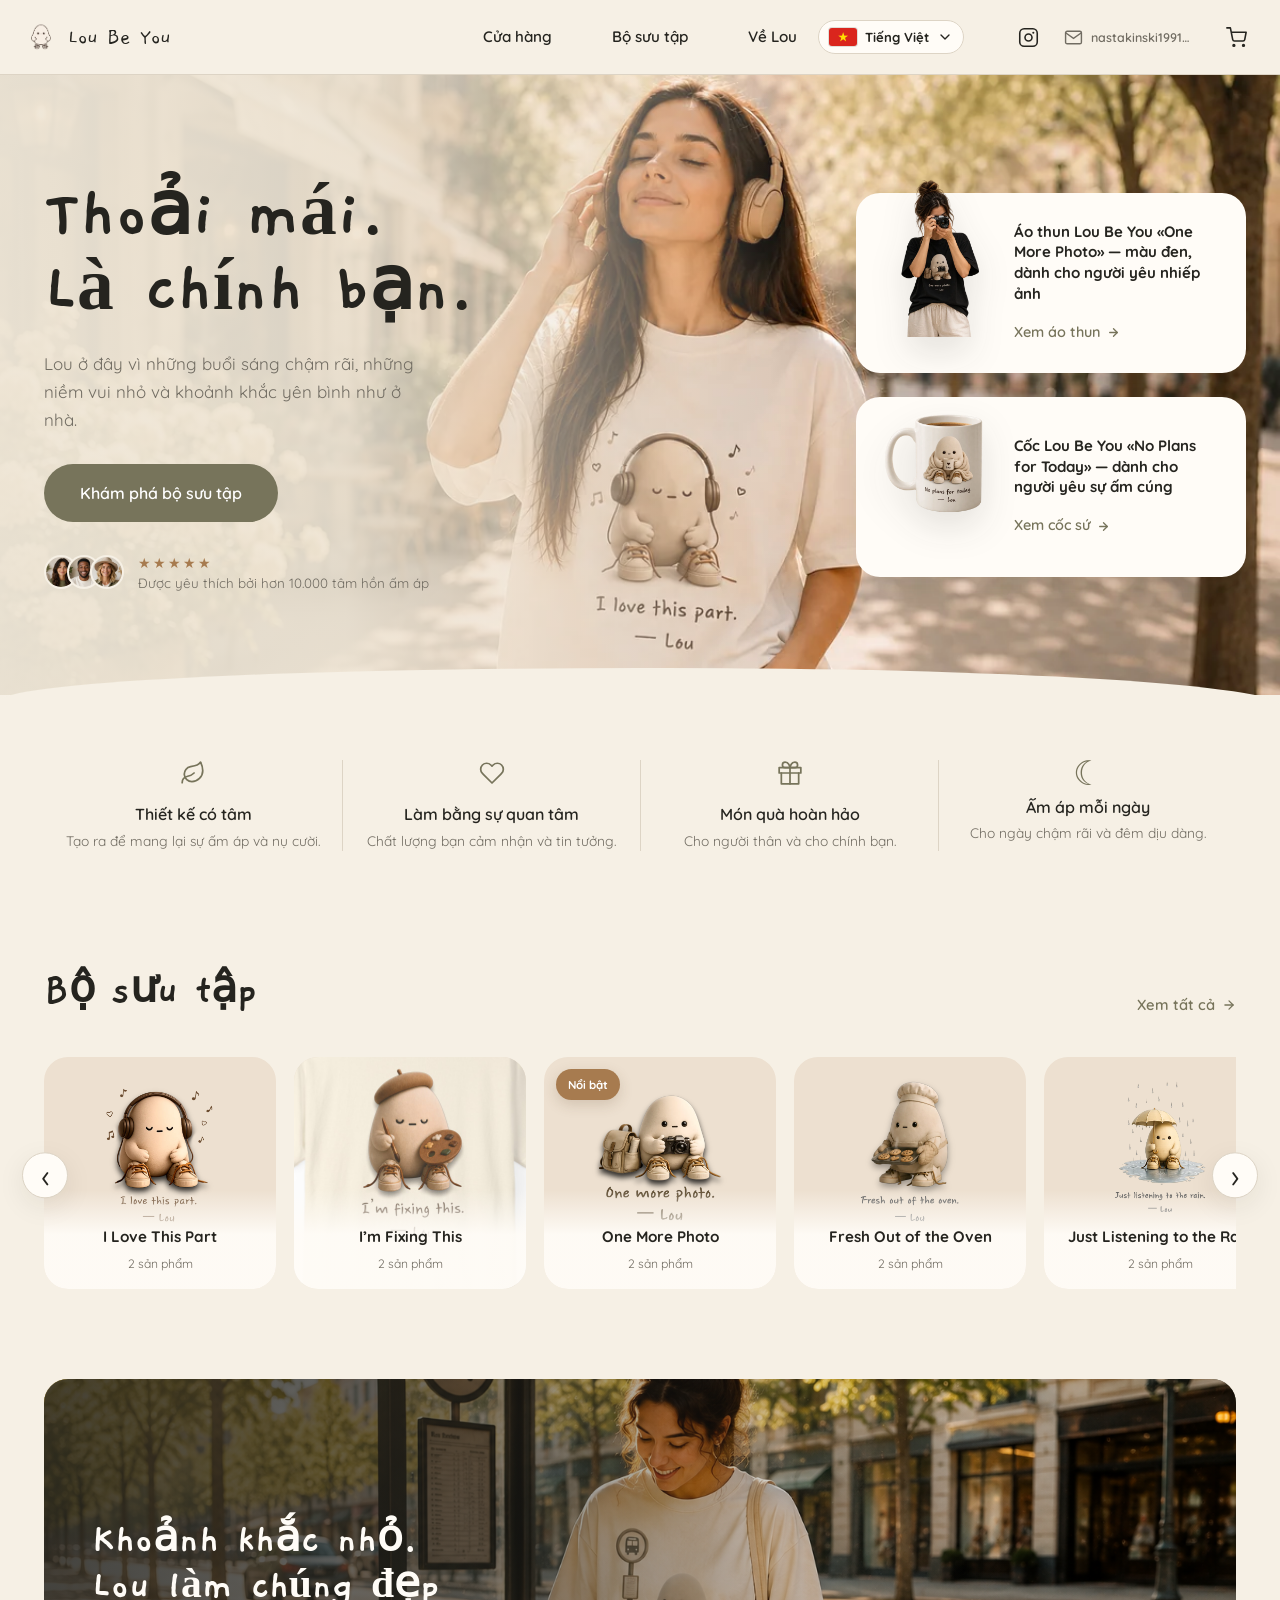
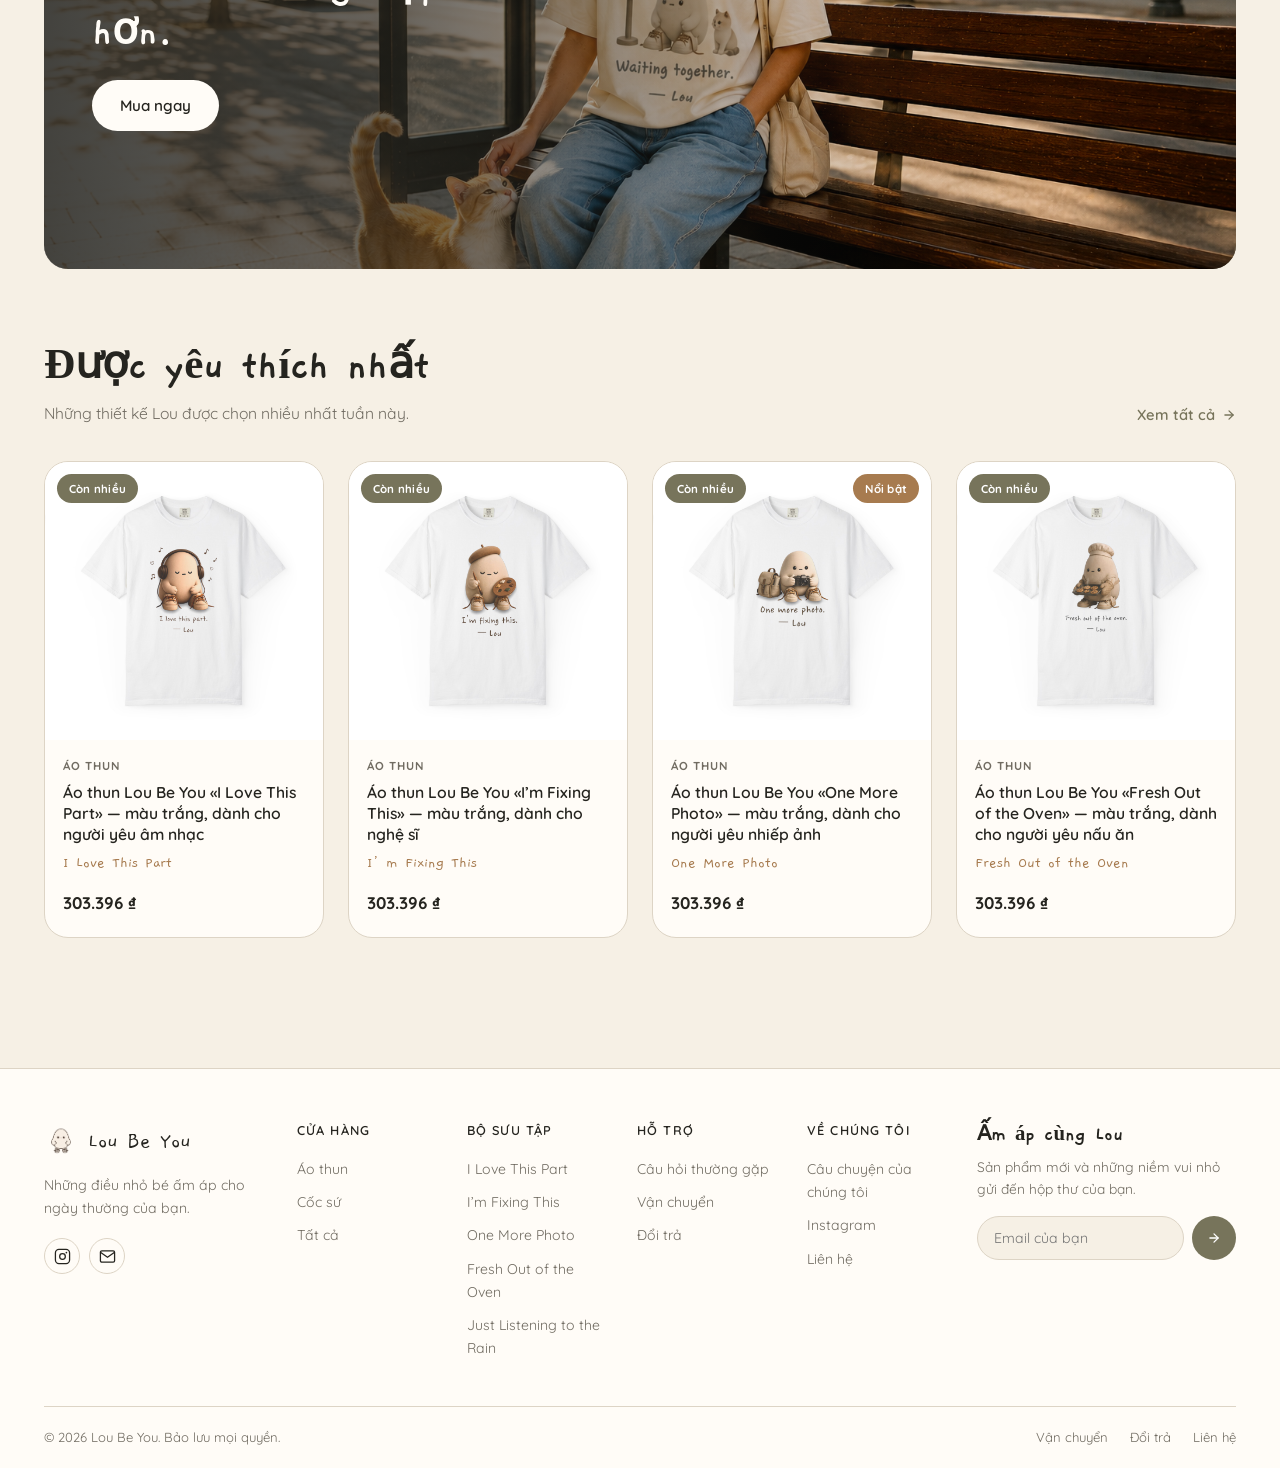
==== index.html @ 611957a9 "first" ====
<!DOCTYPE html>
<html lang="vi">
<head>
<meta charset="UTF-8">
<meta name="viewport" content="width=device-width, initial-scale=1">
<title>Lou Be You — Be cozy. Be you.</title>
<meta name="description" content="Áo thun và cốc sứ Lou cho những buổi sáng chậm rãi và khoảnh khắc yên bình.">
<link rel="icon" href="assets/img/lou-logo.webp">
<link rel="preconnect" href="https://fonts.googleapis.com">
<link rel="preconnect" href="https://fonts.gstatic.com" crossorigin>
<link href="https://fonts.googleapis.com/css2?family=Quicksand:wght@400;500;600;700&family=Gaegu:wght@400;700&display=swap" rel="stylesheet">
<link rel="stylesheet" href="assets/css/style.css">
</head>
<body data-page="home">

<div data-header></div>

<!-- ГЕРОЙ -->
<section class="hero">
  <div class="hero-bg">
    <div class="hero-photo"></div>
    <div class="wrap">
      <div class="hero-content">
        <h1 class="hero-title">
          <span data-i18n="hero.title1">Be cozy.</span>
          <span data-i18n="hero.title2">Be you.</span>
        </h1>
        <p class="hero-text" data-i18n="hero.text">Lou is here for slow mornings, little joys and quiet moments that feel like home.</p>
        <a href="shop.html" class="btn btn-primary btn-lg" data-i18n="hero.cta">Explore collection</a>
        <div class="hero-proof">
          <div class="avatars">
            <i></i><i></i><i></i>
          </div>
          <div>
            <div class="stars">★★★★★</div>
            <div class="proof-text" data-i18n="hero.loved">Loved by 10,000+ cozy souls</div>
          </div>
        </div>
      </div>
    </div>

    <div class="hero-cards">
      <a class="hero-card" href="product.html?id=photo&amp;color=black">
        <div class="hero-card-img"><img src="assets/img/mockup-tshirt-black.webp" alt=""></div>
        <div>
          <h3 data-hero-product="photo">Lou Be You «One More Photo»</h3>
          <span class="link-arrow">
            <span data-i18n="hero.card1.cta">Shop t-shirts</span>
            <svg width="13" height="13" viewBox="0 0 24 24" fill="none" stroke="currentColor" stroke-width="2.4" stroke-linecap="round" stroke-linejoin="round"><line x1="5" y1="12" x2="19" y2="12"/><polyline points="12 5 19 12 12 19"/></svg>
          </span>
        </div>
      </a>
      <a class="hero-card" href="product.html?id=mug_noplans">
        <div class="hero-card-img"><img src="assets/img/mockup-mug-noplans.webp" alt=""></div>
        <div>
          <h3 data-hero-product="mug_noplans">Lou Be You «No Plans for Today»</h3>
          <span class="link-arrow">
            <span data-i18n="hero.card2.cta">Shop mugs</span>
            <svg width="13" height="13" viewBox="0 0 24 24" fill="none" stroke="currentColor" stroke-width="2.4" stroke-linecap="round" stroke-linejoin="round"><line x1="5" y1="12" x2="19" y2="12"/><polyline points="12 5 19 12 12 19"/></svg>
          </span>
        </div>
      </a>
    </div>
  </div>
  <div class="torn-edge"></div>
</section>

<!-- ПРЕИМУЩЕСТВА -->
<section class="usp">
  <div class="wrap">
    <div class="usp-grid" data-usp></div>
  </div>
</section>

<!-- КОЛЛЕКЦИИ -->
<section class="section">
  <div class="wrap">
    <div class="section-head">
      <h2 class="section-title" data-i18n="home.collections">Collections</h2>
      <a href="collections.html" class="link-arrow">
        <span data-i18n="home.viewAll">View all</span>
        <svg width="14" height="14" viewBox="0 0 24 24" fill="none" stroke="currentColor" stroke-width="2.2" stroke-linecap="round" stroke-linejoin="round"><line x1="5" y1="12" x2="19" y2="12"/><polyline points="12 5 19 12 12 19"/></svg>
      </a>
    </div>
    <div class="collection-carousel">
      <button class="carousel-btn carousel-prev" data-carousel-prev aria-label="Previous collections">‹</button>
      <div class="coll-row" data-collections tabindex="0"></div>
      <button class="carousel-btn carousel-next" data-carousel-next aria-label="Next collections">›</button>
    </div>
  </div>
</section>

<!-- БАННЕР -->
<section class="section" style="padding-top:12px">
  <div class="wrap">
    <div class="banner">
      <div class="banner-photo"></div>
      <div class="banner-content">
        <h2>
          <span data-i18n="home.banner1">Little moments.</span><br>
          <span data-i18n="home.banner2">Lou makes them even better.</span>
        </h2>
        <a href="shop.html" class="btn" data-i18n="home.bannerCta">Shop now</a>
      </div>
    </div>
  </div>
</section>

<!-- ХИТЫ -->
<section class="section" style="padding-top:12px">
  <div class="wrap">
    <div class="section-head">
      <div>
        <h2 class="section-title" data-i18n="home.bestsellers">Most loved</h2>
        <p class="section-sub" data-i18n="home.bestsellersText">The Lou designs people are choosing this week.</p>
      </div>
      <a href="shop.html" class="link-arrow">
        <span data-i18n="home.viewAll">View all</span>
        <svg width="14" height="14" viewBox="0 0 24 24" fill="none" stroke="currentColor" stroke-width="2.2" stroke-linecap="round" stroke-linejoin="round"><line x1="5" y1="12" x2="19" y2="12"/><polyline points="12 5 19 12 12 19"/></svg>
      </a>
    </div>
    <div class="products" data-bestsellers></div>
  </div>
</section>

<div data-footer></div>

<script src="assets/js/config.js"></script>
<script src="assets/js/i18n.js"></script>
<script src="assets/js/products.js"></script>
<script src="assets/js/app.js"></script>
<script>
(function () {
  function renderUsp() {
    const box = document.querySelector("[data-usp]");
    const items = [
      ["leaf", "usp.1"], ["heart", "usp.2"], ["gift", "usp.3"], ["moon", "usp.4"]
    ];
    box.innerHTML = items.map(function (i) {
      return '<div class="usp-item">' + LOU.icons[i[0]] +
        "<h3>" + LOU.t(i[1] + ".title") + "</h3>" +
        "<p>" + LOU.t(i[1] + ".text") + "</p></div>";
    }).join("");
  }

  function renderCollections() {
    const box = document.querySelector("[data-collections]");
    box.innerHTML = LOU.collections.map(function (c) {
      const n = LOU.products.filter(function (p) { return p.collection === c.id; }).length;
      return '<a class="coll-card" href="collections.html?c=' + encodeURIComponent(c.id) + '">' +
        (c.hit ? '<span class="coll-hit">' + (LOU.getLang() === "vi" ? "Nổi bật" : LOU.getLang() === "ru" ? "Хит" : "Bestseller") + '</span>' : '') +
        '<img src="' + c.image + '" alt="' + LOU.pick(c) + '" loading="lazy">' +
        '<div class="coll-card-label"><strong>' + LOU.pick(c) + "</strong>" +
        "<small>" + n + " " + LOU.t("collections.items") + "</small></div></a>";
    }).join("");
  }

  function bindCarousel() {
    const track = document.querySelector("[data-collections]");
    const step = function () { return Math.max(240, track.clientWidth * .72); };
    document.querySelector("[data-carousel-prev]").onclick = function () {
      track.scrollBy({ left: -step(), behavior: "smooth" });
    };
    document.querySelector("[data-carousel-next]").onclick = function () {
      track.scrollBy({ left: step(), behavior: "smooth" });
    };
  }

  function renderBest() {
    const best = LOU.products.slice().sort(function (a, b) {
      return (b.stock || 0) - (a.stock || 0);
    }).slice(0, 4);
    LOU.renderGrid(document.querySelector("[data-bestsellers]"), best);
  }

  function renderHeroProducts() {
    const photo = LOU.products.find(function (p) { return p.id === "photo"; });
    const mug = LOU.products.find(function (p) { return p.id === "mug_noplans"; });
    const photoTitle = document.querySelector('[data-hero-product="photo"]');
    const mugTitle = document.querySelector('[data-hero-product="mug_noplans"]');
    if (photo && photoTitle) photoTitle.textContent = LOU.pick((photo.namesByColor && photo.namesByColor.black) || photo.name);
    if (mug && mugTitle) mugTitle.textContent = LOU.pick(mug.name);
  }

  function renderAll() { renderUsp(); renderCollections(); renderBest(); renderHeroProducts(); bindCarousel(); }

  document.addEventListener("products:ready", renderAll);
  document.addEventListener("lang:change", renderAll);
})();
</script>
</body>
</html>
---- assets/css/style.css ----
/* ============================================================
   LOU BE YOU — стили
   ============================================================ */

/* --- Шрифт Yoon SunShower -----------------------------------
   Положи файл шрифта в assets/fonts/ и он подхватится сам.
   Поддерживаются .woff2 / .woff / .otf / .ttf
   Пока файла нет — используется запасной рукописный шрифт. */
@font-face {
  font-family: "Yoon SunShower";
  src: url("../fonts/YoonSunShower.woff2") format("woff2"),
       url("../fonts/YoonSunShower.woff")  format("woff"),
       url("../fonts/YoonSunShower.otf")   format("opentype"),
       url("../fonts/YoonSunShower.ttf")   format("truetype");
  font-weight: normal;
  font-style: normal;
  font-display: swap;
}

:root {
  /* Палитра */
  --ivory:        #F6F0E5;
  --white-soft:   #FFFCF7;
  --moss:         #77745B;
  --moss-dark:    #5D5B46;
  --ink:          #25241F;
  --ink-soft:     #716C62;
  --border:       #DDD4C5;
  --caramel:      #A77B4F;

  --caramel-soft: #EDE0D0;
  --moss-tint:    #EFEDE4;
  --shadow-sm: 0 2px 10px rgba(37,36,31,.05);
  --shadow-md: 0 8px 28px rgba(37,36,31,.08);
  --shadow-lg: 0 20px 60px rgba(37,36,31,.14);

  /* Типографика */
  --font-display: "Yoon SunShower", "Gaegu", "Comic Sans MS", cursive;
  --font-body: "Quicksand", -apple-system, BlinkMacSystemFont, "Segoe UI", sans-serif;

  --r-sm: 10px;
  --r-md: 16px;
  --r-lg: 24px;
  --r-pill: 999px;

  --wrap: 1240px;
  --header-h: 74px;
}

*, *::before, *::after { box-sizing: border-box; }

html { scroll-behavior: smooth; }
@media (prefers-reduced-motion: reduce) {
  html { scroll-behavior: auto; }
  *, *::before, *::after {
    animation-duration: .01ms !important;
    transition-duration: .01ms !important;
  }
}

body {
  margin: 0;
  font-family: var(--font-body);
  font-size: 16px;
  line-height: 1.65;
  color: var(--ink);
  background: var(--ivory);
  -webkit-font-smoothing: antialiased;
}

img { max-width: 100%; display: block; }
a { color: inherit; text-decoration: none; }
button { font-family: inherit; cursor: pointer; border: none; background: none; color: inherit; }
input, select, textarea { font-family: inherit; font-size: 1rem; }

:focus-visible {
  outline: 2px solid var(--caramel);
  outline-offset: 3px;
  border-radius: 4px;
}

.wrap { width: 100%; max-width: var(--wrap); margin: 0 auto; padding: 0 24px; }
.sr-only {
  position: absolute; width: 1px; height: 1px; padding: 0; margin: -1px;
  overflow: hidden; clip: rect(0 0 0 0); white-space: nowrap; border: 0;
}

h1, h2, h3, h4 { margin: 0; line-height: 1.2; font-weight: 600; }

.display {
  font-family: var(--font-display);
  font-weight: normal;
  letter-spacing: .01em;
}

/* ============================================================
   КНОПКИ
   ============================================================ */
.btn {
  display: inline-flex; align-items: center; justify-content: center; gap: 8px;
  padding: 13px 28px;
  border-radius: var(--r-pill);
  font-weight: 600; font-size: .95rem;
  transition: background .2s, color .2s, transform .15s, box-shadow .2s;
  text-align: center;
}
.btn-primary { background: var(--moss); color: #fff; }
.btn-primary:hover { background: var(--moss-dark); transform: translateY(-1px); box-shadow: var(--shadow-md); }
.btn-outline { border: 1.5px solid var(--border); background: var(--white-soft); color: var(--ink); }
.btn-outline:hover { border-color: var(--moss); background: var(--moss-tint); }
.btn-caramel { background: var(--caramel); color: #fff; }
.btn-caramel:hover { background: #916A43; transform: translateY(-1px); }
.btn-block { width: 100%; }
.btn-lg { padding: 16px 36px; font-size: 1rem; }
.btn:disabled { opacity: .45; cursor: not-allowed; transform: none; }

.link-arrow {
  display: inline-flex; align-items: center; gap: 7px;
  font-weight: 600; font-size: .92rem; color: var(--moss);
}
.link-arrow svg { transition: transform .2s; }
.link-arrow:hover svg { transform: translateX(4px); }

/* ============================================================
   ШАПКА
   ============================================================ */
.header {
  position: sticky; top: 0; z-index: 100;
  background: rgba(246,240,229,.92);
  backdrop-filter: blur(12px);
  border-bottom: 1px solid var(--border);
}
.header-inner {
  height: var(--header-h); position: relative;
  display: flex; align-items: center; gap: 20px;
}
.header .wrap { max-width: 1420px; }
.logo { display: flex; align-items: center; gap: 10px; flex-shrink: 0; }
.logo img { width: 34px; height: 34px; object-fit: contain; }
.logo span { font-family: var(--font-display); font-size: 1.4rem; color: var(--ink); }

.nav {
  display: flex; gap: 60px; margin-left: 0;
  position: absolute; left: 50%; transform: translateX(-50%);
}
.nav a {
  font-size: .95rem; font-weight: 600; color: var(--ink);
  padding: 6px 0; position: relative;
}
.nav a::after {
  content: ""; position: absolute; left: 0; bottom: 0; width: 0; height: 2px;
  background: var(--caramel); transition: width .22s;
}
.nav a:hover::after, .nav a.active::after { width: 100%; }

.header-actions { margin-left: auto; display: flex; align-items: center; gap: 6px; }
.header-contact-actions {
  display: flex; align-items: center; gap: 4px; margin-left: 38px;
}
.header-email-copy {
  height: 40px; max-width: 232px; display: flex; align-items: center; gap: 8px;
  padding: 0 12px; border-radius: var(--r-pill); color: var(--ink-soft);
  font-size: .78rem; font-weight: 600; transition: background .2s, color .2s;
}
.header-email-copy:hover { background: var(--moss-tint); color: var(--ink); }
.header-email-copy svg { width: 19px; height: 19px; flex-shrink: 0; }

.icon-btn {
  width: 40px; height: 40px; border-radius: 50%;
  display: grid; place-items: center; position: relative;
  transition: background .2s;
}
.icon-btn:hover { background: var(--moss-tint); }
.icon-btn svg { width: 21px; height: 21px; }

.cart-badge {
  position: absolute; top: 3px; right: 2px;
  min-width: 18px; height: 18px; padding: 0 5px;
  background: var(--caramel); color: #fff;
  border-radius: var(--r-pill);
  font-size: .68rem; font-weight: 700;
  display: grid; place-items: center;
  transform: scale(0); transition: transform .2s cubic-bezier(.34,1.56,.64,1);
}
.cart-badge.show { transform: scale(1); }

/* Переключатель языка */
.lang { position: relative; }
.lang-btn {
  display: flex; align-items: center; gap: 8px;
  padding: 7px 10px; border-radius: var(--r-pill);
  border: 1.5px solid var(--border); background: var(--white-soft);
  font-size: .82rem; font-weight: 700; letter-spacing: .04em;
  text-transform: uppercase; transition: border-color .2s;
}
.lang-name { white-space: nowrap; text-transform: none; letter-spacing: 0; }
.lang-btn [data-lang-flag] { display: flex; align-items: center; gap: 8px; }
.lang-btn:hover { border-color: var(--moss); }
.flag-icon {
  display: block; width: 28px; height: 18px; border-radius: 3px;
  box-shadow: 0 0 0 1px rgba(37,36,31,.14); overflow: hidden; position: relative;
}
.flag-vi { background: #da251d; }
.flag-vi::after { content: "★"; color: #ffdf00; font-size: 11px; position: absolute; inset: 1px 0 0; text-align: center; line-height: 17px; }
.flag-ru { background: linear-gradient(#fff 0 33.33%, #1c57a7 33.33% 66.66%, #d52b1e 66.66%); }
.flag-en {
  background:
    linear-gradient(90deg, transparent 42%, #fff 42% 58%, transparent 58%),
    linear-gradient(transparent 35%, #fff 35% 65%, transparent 65%),
    linear-gradient(90deg, transparent 46%, #c8102e 46% 54%, transparent 54%),
    linear-gradient(transparent 43%, #c8102e 43% 57%, transparent 57%),
    linear-gradient(33deg, transparent 44%, #fff 44% 50%, #c8102e 50% 53%, #fff 53% 59%, transparent 59%),
    linear-gradient(-33deg, transparent 44%, #fff 44% 50%, #c8102e 50% 53%, #fff 53% 59%, transparent 59%),
    #21468b;
}
.lang-menu {
  position: absolute; top: calc(100% + 8px); right: 0;
  background: var(--white-soft); border: 1px solid var(--border);
  border-radius: var(--r-md); box-shadow: var(--shadow-md);
  padding: 6px; min-width: 170px;
  opacity: 0; visibility: hidden; transform: translateY(-6px);
  transition: opacity .18s, transform .18s, visibility .18s;
}
.lang.open .lang-menu { opacity: 1; visibility: visible; transform: translateY(0); }
.lang-menu button {
  display: flex; align-items: center; justify-content: flex-start; gap: 10px; width: 100%;
  padding: 10px 12px; border-radius: var(--r-sm);
  font-size: .9rem; font-weight: 600; transition: background .15s;
}
.lang-menu button:hover { background: var(--moss-tint); }
.lang-menu button.active { background: var(--moss-tint); color: var(--caramel); }

.burger { display: none; }

/* Мобильное меню */
.mobile-nav {
  position: fixed; inset: var(--header-h) 0 0; z-index: 99;
  background: var(--ivory);
  padding: 28px 24px;
  transform: translateX(100%); transition: transform .3s ease;
  overflow-y: auto;
}
.mobile-nav.open { transform: translateX(0); }
.mobile-nav a {
  display: block; padding: 16px 0;
  font-size: 1.25rem; font-weight: 600;
  border-bottom: 1px solid var(--border);
}

/* ============================================================
   ГЛАВНАЯ — ГЕРОЙ
   ============================================================ */
.hero { position: relative; overflow: hidden; }
.hero-bg {
  position: relative; min-height: 620px;
  display: flex; align-items: center;
  background: linear-gradient(105deg, #EFE7D8 0%, #E6DECB 55%, #DDD2BB 100%);
}
.hero-photo {
  position: absolute; inset: 0; width: 100%;
  background: url("../img/hero-tshirt.webp") center 34%/cover no-repeat;
}
.hero-photo::before {
  content: ""; position: absolute; inset: 0;
  background: linear-gradient(90deg, rgba(239,231,216,.96) 0%, rgba(239,231,216,.9) 27%, rgba(239,231,216,.56) 43%, rgba(239,231,216,0) 63%);
}
.hero .wrap { position: relative; z-index: 2; width: 100%; padding-top: 60px; padding-bottom: 60px; }
.hero-content { max-width: 460px; }
.hero-title {
  font-family: var(--font-display);
  font-size: clamp(2.9rem, 6vw, 4.6rem);
  line-height: 1.02; color: var(--ink); margin-bottom: 22px;
}
.hero-title span { display: block; }
.hero-title span:empty { display: none; }
.hero-text {
  font-size: 1.06rem; color: var(--ink-soft);
  max-width: 380px; margin-bottom: 30px;
}
.hero-proof { display: flex; align-items: center; gap: 14px; margin-top: 30px; }
.avatars { display: flex; }
.avatars i {
  width: 34px; height: 34px; border-radius: 50%;
  border: 2.5px solid var(--ivory); margin-left: -11px;
  background-image: url("../img/customer-avatars.png");
  background-size: 300% 100%; background-position: left center;
}
.avatars i:first-child { margin-left: 0; }
.avatars i:nth-child(2) { background-position: center center; }
.avatars i:nth-child(3) { background-position: right center; }
.stars { color: var(--caramel); font-size: .85rem; letter-spacing: 2px; }
.proof-text { font-size: .84rem; color: var(--ink-soft); line-height: 1.35; }

/* Карточки в герое */
.hero-cards {
  position: absolute; right: 34px; top: 50%; transform: translateY(-50%);
  z-index: 3; display: flex; flex-direction: column; gap: 24px; width: 390px;
}
.hero-card {
  background: var(--white-soft); border-radius: var(--r-lg);
  padding: 25px 26px; min-height: 180px; box-shadow: var(--shadow-md);
  display: flex; gap: 24px; align-items: center;
  transition: transform .22s, box-shadow .22s;
  color: inherit;
}
.hero-card:hover { transform: translateY(-3px); box-shadow: var(--shadow-lg); }
.hero-card-img {
  width: 108px; height: 108px; flex-shrink: 0;
  border-radius: var(--r-sm); overflow: visible; background: transparent;
}
.hero-card-img img {
  width: 100%; height: 100%; object-fit: contain;
  transform: scale(1.48); transform-origin: center bottom;
  filter: drop-shadow(0 10px 12px rgba(37,36,31,.12));
}
.hero-card h3 { font-family: var(--font-body); font-size: .94rem; line-height: 1.38; font-weight: 700; margin-bottom: 13px; }
.hero-card p { font-size: .9rem; color: var(--ink-soft); margin: 0 0 11px; line-height: 1.45; }
.hero-card .link-arrow { font-size: .9rem; }

/* Рваный край */
.torn-edge {
  height: 46px; margin-top: -27px; position: relative; z-index: 4;
  background: var(--ivory);
  border-radius: 50% 48% 0 0 / 72% 82% 0 0;
}

/* ============================================================
   ПРЕИМУЩЕСТВА
   ============================================================ */
.usp { padding: 46px 0 54px; }
.usp-grid {
  display: grid; grid-template-columns: repeat(4, 1fr);
}
.usp-item { text-align: center; padding: 0 22px; }
.usp-item + .usp-item { border-left: 1px solid var(--border); }
.usp-item svg { width: 26px; height: 26px; color: var(--moss); margin: 0 auto 12px; }
.usp-moon { display: block; color: var(--moss); font-size: 2.15rem; line-height: 26px; margin: 0 auto 12px; }
.usp-item h3 { font-size: 1rem; margin-bottom: 6px; }
.usp-item p { font-size: .86rem; color: var(--ink-soft); margin: 0; line-height: 1.5; }

/* ============================================================
   СЕКЦИИ
   ============================================================ */
.section { padding: 60px 0; }
.section-head {
  display: flex; align-items: flex-end; justify-content: space-between;
  gap: 20px; margin-bottom: 34px;
}
.section-title { font-family: var(--font-display); font-size: clamp(1.9rem, 3.4vw, 2.7rem); }
.section-sub { color: var(--ink-soft); margin: 8px 0 0; font-size: .98rem; }

/* Коллекции на главной */
.coll-row { display: grid; grid-template-columns: repeat(5, 1fr); gap: 18px; }
.collection-carousel { position: relative; }
.collection-carousel .coll-row {
  display: flex; gap: 18px; overflow-x: auto; scroll-snap-type: x mandatory;
  scrollbar-width: none; padding: 6px 2px 18px;
}
.collection-carousel .coll-row::-webkit-scrollbar { display: none; }
.collection-carousel .coll-card { flex: 0 0 232px; scroll-snap-align: start; }
.carousel-btn {
  position: absolute; z-index: 4; top: 50%; transform: translateY(-58%);
  width: 46px; height: 46px; border-radius: 50%;
  background: var(--white-soft); border: 1px solid var(--border);
  box-shadow: var(--shadow-md); font-size: 2rem; line-height: 1;
}
.carousel-btn:hover { background: #fff; transform: translateY(-58%) scale(1.05); }
.carousel-prev { left: -22px; }
.carousel-next { right: -22px; }
.coll-card {
  position: relative; border-radius: var(--r-lg); overflow: hidden;
  background: var(--caramel-soft); aspect-ratio: 1/1;
  display: flex; align-items: flex-end;
  transition: transform .25s, box-shadow .25s;
}
.coll-card:hover { transform: translateY(-4px); box-shadow: var(--shadow-md); }
.coll-card img {
  position: absolute; inset: 0; width: 100%; height: 100%;
  object-fit: contain; padding: 9% 11% 25%;
  transition: transform .35s;
}
.coll-card[data-c="fix"] img, .coll-card[href*="fix"] img { object-fit: cover; padding: 0; object-position: center 62%; transform: scale(2.2); }
.coll-card[data-c="fix"]:hover img, .coll-card[href*="fix"]:hover img { transform: scale(2.3); }
.coll-hit {
  position: absolute; top: 12px; left: 12px; z-index: 4;
  padding: 6px 12px; border-radius: var(--r-pill);
  background: var(--caramel); color: #fff; font-size: .72rem; font-weight: 700;
  box-shadow: 0 5px 14px rgba(97,67,40,.18);
}
.coll-card:hover img { transform: scale(1.05); }
.coll-card-label {
  position: relative; z-index: 2; width: 100%;
  padding: 34px 14px 14px; text-align: center;
  background: linear-gradient(transparent, rgba(255,252,247,.94) 45%);
}
.coll-card-label strong { display: block; font-size: .95rem; font-weight: 700; }
.coll-card-label small { font-size: .76rem; color: var(--ink-soft); }

/* Баннер */
.banner {
  position: relative; border-radius: var(--r-lg); overflow: hidden;
  width: 100%; margin: 0; min-height: 490px; display: flex; align-items: center;
  background: linear-gradient(100deg, #33322B 0%, #45443A 60%, #56543F 100%);
}
.banner-photo {
  position: absolute; inset: 0; width: 100%;
  background: url("../img/lifestyle-banner.png") center 32%/cover no-repeat;
  opacity: 1;
}
.banner-photo::before {
  content: ""; position: absolute; inset: 0;
  background: linear-gradient(90deg, rgba(37,36,31,.86) 0%, rgba(37,36,31,.68) 30%, rgba(37,36,31,.18) 62%, transparent 82%);
}
.banner-content { position: relative; z-index: 2; padding: 52px 48px; max-width: 520px; }
.banner-content h2 {
  font-family: var(--font-display); color: var(--white-soft);
  font-size: clamp(1.8rem, 3.4vw, 2.6rem); line-height: 1.12; margin-bottom: 24px;
}
.banner .btn { background: var(--white-soft); color: var(--ink); }
.banner .btn:hover { background: #fff; }

/* ============================================================
   КАРТОЧКА ТОВАРА
   ============================================================ */
.products {
  display: grid; gap: 24px;
  grid-template-columns: repeat(auto-fill, minmax(232px, 1fr));
}
.card {
  background: var(--white-soft); border: 1px solid var(--border);
  border-radius: var(--r-lg); overflow: hidden;
  display: flex; flex-direction: column; text-align: left;
  transition: transform .22s, box-shadow .22s, border-color .22s;
  color: inherit;
}

.product-page { padding-top: 44px; padding-bottom: 70px; }
.product-page .modal-box {
  width: 100%; min-width: 0; max-width: none; max-height: none; overflow: visible;
  border: 1px solid var(--border); box-shadow: var(--shadow-md);
}
.card:hover { transform: translateY(-4px); box-shadow: var(--shadow-md); border-color: var(--caramel-soft); }
.card-media {
  position: relative; aspect-ratio: 1/1; background: var(--ivory);
  display: grid; place-items: center; overflow: hidden;
}
.card-media img {
  width: 100%; height: 100%; object-fit: cover; padding: 0;
  transition: transform .35s;
}
.card:hover .card-media img { transform: scale(1.06); }

.badge {
  position: absolute; top: 12px; left: 12px; z-index: 2;
  padding: 5px 12px; border-radius: var(--r-pill);
  font-size: .72rem; font-weight: 700; letter-spacing: .02em;
}
.badge-many { background: var(--moss); color: #fff; }
.badge-count { background: var(--white-soft); color: var(--ink); border: 1px solid var(--border); }
.badge-low { background: var(--caramel); color: #fff; }
.badge-out { background: #C4BEB2; color: #fff; }
.badge-sale { right: 12px; left: auto; background: var(--caramel); color: #fff; }
.badge-hit { right: 12px; left: auto; background: var(--caramel); color: #fff; }

.card-body { padding: 16px 18px 20px; display: flex; flex-direction: column; flex: 1; }
.card-cat {
  font-size: .72rem; text-transform: uppercase; letter-spacing: .09em;
  color: var(--ink-soft); font-weight: 700; margin-bottom: 7px;
}
.card-title { font-size: .98rem; font-weight: 600; line-height: 1.35; margin-bottom: 5px; }
.card-quote {
  font-family: var(--font-display); font-size: 1rem;
  color: var(--caramel); margin-bottom: 12px;
}
.card-foot { margin-top: auto; display: flex; align-items: baseline; gap: 9px; }
.price { font-size: 1.06rem; font-weight: 700; }
.price-old { font-size: .85rem; color: var(--ink-soft); text-decoration: line-through; }

/* ============================================================
   ФИЛЬТРЫ МАГАЗИНА
   ============================================================ */
.page-head { padding: 46px 0 28px; text-align: center; }
.page-title { font-family: var(--font-display); font-size: clamp(2.2rem, 4.6vw, 3.2rem); }
.page-sub { color: var(--ink-soft); margin-top: 8px; }
.breadcrumbs {
  display: flex; align-items: center; justify-content: center; gap: 9px;
  flex-wrap: wrap;
  margin-bottom: 14px; color: var(--ink-soft); font-size: .84rem;
}
.breadcrumbs a { color: var(--moss); font-weight: 700; }
.breadcrumbs a:hover { color: var(--caramel); }
.breadcrumbs-product { justify-content: flex-start; margin: 22px 0 -20px; }
.breadcrumbs-shop { justify-content: flex-start; }
.shop-topline {
  display: flex; align-items: center; justify-content: space-between;
  gap: 18px; margin-bottom: 18px;
}
.category-switch { margin-bottom: 0; }

.toolbar {
  display: flex; align-items: center; justify-content: space-between;
  gap: 16px; flex-wrap: wrap; margin-bottom: 30px;
  padding-bottom: 20px; border-bottom: 1px solid var(--border);
}
.filter-panel {
  display: grid; grid-template-columns: repeat(3, minmax(0, 1fr));
  gap: 14px; align-items: end; margin-bottom: 20px;
  padding: 22px; border: 1px solid var(--border); border-radius: var(--r-lg);
  background: rgba(255,252,247,.76);
}
.filter-panel label { display: grid; gap: 7px; min-width: 0; }
.filter-panel label > span {
  font-size: .73rem; text-transform: uppercase; letter-spacing: .07em;
  font-weight: 700; color: var(--ink-soft);
}
.filter-panel .select { width: 100%; min-width: 0; border-radius: var(--r-sm); }
.filter-reset { padding: 10px 16px; background: var(--moss-tint); white-space: nowrap; }
.shop-toolbar { padding-top: 2px; }
.catalog-update { padding: 10px 18px; }
.chips { display: flex; gap: 9px; flex-wrap: wrap; }
.chip {
  padding: 9px 20px; border-radius: var(--r-pill);
  border: 1.5px solid var(--border); background: var(--white-soft);
  font-size: .9rem; font-weight: 600;
  transition: all .18s;
}
.chip:hover { border-color: var(--moss); }
.chip.active { background: var(--moss); border-color: var(--moss); color: #fff; }
.toolbar-right { display: flex; align-items: center; gap: 12px; }
.count { font-size: .88rem; color: var(--ink-soft); }
.select {
  padding: 9px 16px; border-radius: var(--r-pill);
  border: 1.5px solid var(--border); background: var(--white-soft);
  font-size: .9rem; font-weight: 600; cursor: pointer;
}

.empty-state { text-align: center; padding: 70px 20px; color: var(--ink-soft); }
.empty-state img { width: 110px; margin: 0 auto 20px; opacity: .55; }

/* ============================================================
   МОДАЛКА ТОВАРА
   ============================================================ */
.modal {
  position: fixed; inset: 0; z-index: 200;
  display: none; align-items: center; justify-content: center;
  padding: 24px;
}
.modal.open { display: flex; }
.modal-backdrop {
  position: absolute; inset: 0;
  background: rgba(37,36,31,.5); backdrop-filter: blur(3px);
  animation: fade .22s ease;
}
@keyframes fade { from { opacity: 0 } to { opacity: 1 } }
.modal-box {
  position: relative; z-index: 2;
  background: var(--white-soft); border-radius: var(--r-lg);
  width: 100%; max-width: 980px; max-height: 90vh; overflow-y: auto;
  box-shadow: var(--shadow-lg);
  animation: pop .26s cubic-bezier(.34,1.4,.64,1);
}
@keyframes pop { from { opacity: 0; transform: translateY(16px) scale(.98) } to { opacity: 1; transform: none } }
.modal-close {
  position: absolute; top: 16px; right: 16px; z-index: 5;
  width: 38px; height: 38px; border-radius: 50%;
  background: var(--ivory); display: grid; place-items: center;
  transition: background .18s;
}
.modal-close:hover { background: var(--border); }

.pd { display: grid; grid-template-columns: 1fr 1fr; min-width: 0; }
.pd-media { min-width: 0; background: var(--ivory); padding: 34px; }
.pd-main {
  aspect-ratio: 1/1; display: grid; place-items: center;
  background: var(--white-soft); border-radius: var(--r-md); overflow: hidden;
}
.pd-main img { width: 100%; height: 100%; object-fit: cover; padding: 0; }
.pd-thumbs { display: flex; gap: 10px; margin-top: 14px; }
.pd-thumb {
  width: 66px; height: 66px; border-radius: var(--r-sm);
  border: 2px solid transparent; background: var(--white-soft);
  overflow: hidden; padding: 5px; transition: border-color .18s;
}
.pd-thumb img { width: 100%; height: 100%; object-fit: contain; }
.pd-thumb.active { border-color: var(--caramel); }

.pd-info { min-width: 0; padding: 40px 36px 36px; }
.pd-cat {
  font-size: .74rem; text-transform: uppercase; letter-spacing: .09em;
  color: var(--ink-soft); font-weight: 700; margin-bottom: 10px;
}
.pd-title { font-size: 1.5rem; line-height: 1.28; margin-bottom: 8px; overflow-wrap: anywhere; }
.pd-quote { font-family: var(--font-display); font-size: 1.3rem; color: var(--caramel); margin-bottom: 18px; }
.pd-price { display: flex; align-items: baseline; gap: 11px; margin-bottom: 8px; }
.pd-price .price { font-size: 1.6rem; }
.pd-stock { margin-bottom: 22px; }

.field { margin-bottom: 20px; }
.field-label {
  display: flex; justify-content: space-between; align-items: center;
  font-size: .84rem; font-weight: 700; text-transform: uppercase;
  letter-spacing: .06em; color: var(--ink-soft); margin-bottom: 10px;
}
.field-label button { font-size: .78rem; color: var(--caramel); font-weight: 700; text-transform: none; letter-spacing: 0; }
.field-label button:hover { text-decoration: underline; }
.opts { display: flex; gap: 8px; flex-wrap: wrap; }
.opt {
  min-width: 46px; padding: 10px 16px; border-radius: var(--r-sm);
  border: 1.5px solid var(--border); background: var(--white-soft);
  font-size: .9rem; font-weight: 600; transition: all .18s;
}
.opt:hover { border-color: var(--moss); }
.opt.active { background: var(--moss); border-color: var(--moss); color: #fff; }

/* Цвет — кружком */
.opt-color {
  min-width: 0; width: 44px; height: 44px; padding: 0;
  border-radius: 50%; display: grid; place-items: center;
}
.opt-color i {
  width: 26px; height: 26px; border-radius: 50%;
  border: 1px solid rgba(37,36,31,.14); display: block;
}
.opt-color.active { background: transparent; border-color: var(--caramel); border-width: 2px; }
.field-label em { font-size: .82rem; color: var(--ink); font-weight: 600; }

.qty { display: inline-flex; align-items: center; border: 1.5px solid var(--border); border-radius: var(--r-pill); overflow: hidden; }
.qty button { width: 42px; height: 44px; font-size: 1.2rem; transition: background .15s; }
.qty button:hover { background: var(--moss-tint); }
.qty input {
  width: 52px; height: 44px; text-align: center; border: none;
  background: transparent; font-weight: 700; -moz-appearance: textfield;
}
.qty input::-webkit-outer-spin-button, .qty input::-webkit-inner-spin-button { -webkit-appearance: none; margin: 0; }

.pd-actions { display: flex; gap: 12px; margin: 24px 0; }
.pd-actions .btn { flex: 1; }

.accordion { border-top: 1px solid var(--border); }
.acc-head {
  width: 100%; display: flex; justify-content: space-between; align-items: center;
  padding: 16px 0; font-weight: 700; font-size: .93rem; text-align: left;
}
.acc-head svg { transition: transform .22s; flex-shrink: 0; }
.acc-item.open .acc-head svg { transform: rotate(180deg); }
.acc-body { display: none; padding-bottom: 18px; font-size: .92rem; color: var(--ink-soft); }
.acc-item.open .acc-body { display: block; }
.acc-item + .acc-item { border-top: 1px solid var(--border); }

.similar { min-width: 0; padding: 30px 36px 36px; border-top: 1px solid var(--border); }
.similar h3 { font-family: var(--font-display); font-size: 1.35rem; margin-bottom: 18px; }
.similar-row { display: grid; grid-template-columns: repeat(5, 1fr); gap: 12px; }
.similar-card { min-width: 0; text-align: left; transition: transform .2s; }
.similar-card:hover { transform: translateY(-3px); }
.similar-card .sc-media {
  aspect-ratio: 1/1; background: var(--ivory); border-radius: var(--r-md);
  overflow: hidden; margin-bottom: 9px;
}
.similar-card img { width: 100%; height: 100%; object-fit: contain; padding: 12%; }
.similar-card strong { display: block; font-size: .8rem; font-weight: 600; line-height: 1.35; margin-bottom: 3px; overflow-wrap: anywhere; }
.similar-card span { font-size: .82rem; font-weight: 700; color: var(--caramel); }

/* Таблица размеров */
.size-table { width: 100%; border-collapse: collapse; margin-top: 16px; font-size: .9rem; }
.size-table th, .size-table td { padding: 11px 12px; text-align: left; border-bottom: 1px solid var(--border); }
.size-table th { font-weight: 700; background: var(--moss-tint); font-size: .8rem; text-transform: uppercase; letter-spacing: .05em; }
.size-note { font-size: .85rem; color: var(--ink-soft); margin-top: 14px; }

/* ============================================================
   КОРЗИНА
   ============================================================ */
.cart-layout { display: grid; grid-template-columns: 1fr 370px; gap: 34px; align-items: start; }

.cart-list { background: var(--white-soft); border: 1px solid var(--border); border-radius: var(--r-lg); overflow: hidden; }
.cart-row { display: flex; gap: 18px; padding: 20px; align-items: center; }
.cart-row + .cart-row { border-top: 1px solid var(--border); }
.cart-thumb {
  width: 92px; height: 92px; flex-shrink: 0; border-radius: var(--r-md);
  background: var(--ivory); overflow: hidden;
}
.cart-thumb img { width: 100%; height: 100%; object-fit: contain; padding: 10%; }
.cart-info { flex: 1; min-width: 0; }
.cart-info h3 { font-size: .98rem; font-weight: 600; margin-bottom: 5px; }
.cart-meta { font-size: .84rem; color: var(--ink-soft); }
.cart-actions { display: flex; flex-direction: column; align-items: flex-end; gap: 11px; }
.cart-line-total { font-weight: 700; font-size: 1.02rem; }
.remove-btn { font-size: .82rem; color: var(--ink-soft); transition: color .18s; }
.remove-btn:hover { color: var(--caramel); text-decoration: underline; }

.summary {
  background: var(--white-soft); border: 1px solid var(--border);
  border-radius: var(--r-lg); padding: 26px; position: sticky; top: 96px;
}
.summary h2 { font-family: var(--font-display); font-size: 1.5rem; margin-bottom: 20px; }
.sum-row { display: flex; justify-content: space-between; padding: 9px 0; font-size: .95rem; }
.sum-row.total {
  border-top: 1px solid var(--border); margin-top: 12px; padding-top: 16px;
  font-size: 1.2rem; font-weight: 700;
}
.free-hint {
  background: var(--moss-tint); border-radius: var(--r-sm);
  padding: 11px 14px; font-size: .85rem; color: var(--ink-soft); margin: 14px 0;
}

/* Форма заказа */
.form-grid { display: grid; grid-template-columns: 1fr 1fr; gap: 16px; }
.form-field { display: flex; flex-direction: column; gap: 7px; }
.form-field.full { grid-column: 1 / -1; }
.form-field label { font-size: .85rem; font-weight: 700; color: var(--ink-soft); }
.form-field label i { color: var(--caramel); font-style: normal; }
.form-field input, .form-field textarea, .form-field select {
  padding: 13px 15px; border-radius: var(--r-sm);
  border: 1.5px solid var(--border); background: var(--white-soft);
  transition: border-color .18s;
}
.form-field input:focus, .form-field textarea:focus { border-color: var(--moss); outline: none; }
.form-field textarea { resize: vertical; min-height: 90px; }
.form-error { color: #B4523C; font-size: .86rem; margin-top: 10px; display: none; }
.form-error.show { display: block; }

.pay-note {
  background: var(--moss-tint); border-radius: var(--r-md);
  padding: 16px 18px; font-size: .89rem; color: var(--ink-soft); margin: 20px 0;
}

/* ============================================================
   О LOU
   ============================================================ */
.about-hero { text-align: center; padding: 60px 0 40px; }
.about-hero img { width: 170px; margin: 0 auto 26px; }
.about-lead {
  font-family: var(--font-display); font-size: clamp(1.4rem, 2.6vw, 1.9rem);
  color: var(--caramel); max-width: 620px; margin: 0 auto 34px; line-height: 1.4;
}
.about-body { max-width: 660px; margin: 0 auto; }
.about-body p { margin: 0 0 20px; font-size: 1.03rem; color: var(--ink-soft); }
.about-gallery { display: grid; grid-template-columns: repeat(4, 1fr); gap: 16px; margin: 46px 0; }
.about-gallery div { aspect-ratio: 1/1; background: var(--white-soft); border-radius: var(--r-lg); overflow: hidden; }
.about-gallery img { width: 100%; height: 100%; object-fit: contain; padding: 12%; }

/* ============================================================
   ПОДВАЛ
   ============================================================ */
.footer { background: var(--white-soft); border-top: 1px solid var(--border); margin-top: 70px; padding: 54px 0 0; }
.footer-grid {
  display: grid; grid-template-columns: 1.6fr repeat(4, 1fr) 1.7fr;
  gap: 32px; padding-bottom: 40px;
}
.footer-brand .logo { margin-bottom: 14px; }
.footer-brand p { font-size: .88rem; color: var(--ink-soft); margin: 0 0 18px; max-width: 220px; }
.socials { display: flex; gap: 9px; }
.socials a {
  width: 36px; height: 36px; border-radius: 50%;
  border: 1.5px solid var(--border); display: grid; place-items: center;
  transition: all .18s;
}
.socials a:hover { background: var(--moss); border-color: var(--moss); color: #fff; }
.socials svg { width: 17px; height: 17px; }

.footer-col h4 {
  font-size: .8rem; text-transform: uppercase; letter-spacing: .09em;
  margin-bottom: 15px; color: var(--ink);
}
.footer-col a { display: block; font-size: .88rem; color: var(--ink-soft); padding: 5px 0; transition: color .18s; }
.footer-col a:hover { color: var(--caramel); }

.footer-news h4 { font-family: var(--font-display); font-size: 1.3rem; text-transform: none; letter-spacing: 0; margin-bottom: 8px; }
.footer-news p { font-size: .86rem; color: var(--ink-soft); margin: 0 0 15px; }
.news-form { display: flex; gap: 8px; }
.news-form input {
  flex: 1; padding: 12px 16px; border-radius: var(--r-pill);
  border: 1.5px solid var(--border); background: var(--ivory);
  font-size: .88rem;
}
.news-form input:focus { border-color: var(--moss); outline: none; }
.news-form button {
  width: 44px; height: 44px; flex-shrink: 0; border-radius: 50%;
  background: var(--moss); color: #fff; display: grid; place-items: center;
  transition: background .18s;
}
.news-form button:hover { background: var(--moss-dark); }
.news-done { font-size: .86rem; color: var(--moss); font-weight: 600; margin-top: 10px; display: none; }
.news-done.show { display: block; }

.footer-bottom {
  border-top: 1px solid var(--border); padding: 20px 0;
  display: flex; justify-content: space-between; gap: 16px; flex-wrap: wrap;
  font-size: .82rem; color: var(--ink-soft);
}
.footer-bottom nav { display: flex; gap: 22px; }

/* ============================================================
   УВЕДОМЛЕНИЕ
   ============================================================ */
.toast {
  position: fixed; bottom: 26px; left: 50%; transform: translate(-50%, 130%);
  z-index: 300; background: var(--moss-dark); color: #fff;
  padding: 14px 26px; border-radius: var(--r-pill);
  font-size: .92rem; font-weight: 600; box-shadow: var(--shadow-lg);
  display: flex; align-items: center; gap: 10px;
  transition: transform .35s cubic-bezier(.34,1.4,.64,1);
}
.toast.show { transform: translate(-50%, 0); }

/* ============================================================
   АДАПТИВ
   ============================================================ */
@media (max-width: 1400px) {
  .header-email-copy { width: 160px; max-width: 160px; }
  .header-email-copy span { display: block; min-width: 0; overflow: hidden; text-overflow: ellipsis; white-space: nowrap; }
}

@media (max-width: 1100px) {
  .hero-cards { display: none; }
  .hero-photo { width: 100%; }
  .footer-grid { grid-template-columns: 1.4fr 1fr 1fr 1.6fr; }
  .footer-col:nth-child(4), .footer-col:nth-child(5) { display: none; }
  .coll-row { grid-template-columns: repeat(3, 1fr); }
  .similar-row { grid-template-columns: repeat(3, 1fr); }
  .filter-panel { grid-template-columns: repeat(3, 1fr); }
  .header-email-copy span { display: none; }
  .header-email-copy { width: 40px; padding: 0; justify-content: center; }
}

@media (max-width: 1240px) {
  .nav { display: none; }
  .burger { display: grid; }
}

@media (max-width: 900px) {
  .cart-layout { grid-template-columns: 1fr; }
  .summary { position: static; }
  .pd { grid-template-columns: 1fr; }
  .pd-media { padding: 24px; }
  .pd-info { padding: 26px 24px 30px; }
  .similar { padding: 24px; }
  .usp-grid { grid-template-columns: repeat(2, 1fr); gap: 26px 0; }
  .usp-item:nth-child(3) { border-left: none; }
  .about-gallery { grid-template-columns: repeat(2, 1fr); }
}

@media (max-width: 720px) {
  .wrap { padding: 0 18px; }
  :root { --header-h: 64px; }

  .hero-bg { min-height: auto; flex-direction: column; }
  .hero-photo {
    position: relative; width: 100%; height: 300px; order: -1;
    background-position: center center;
  }
  .hero-photo::before {
    background: linear-gradient(0deg, #EFE7D8 0%, rgba(239,231,216,.35) 40%, transparent 100%);
  }
  .hero .wrap { padding-top: 26px; padding-bottom: 46px; }
  .hero-content { max-width: none; text-align: center; }
  .hero-text { margin-left: auto; margin-right: auto; }
  .hero-proof { justify-content: center; }

  .section { padding: 44px 0; }
  .section-head { flex-direction: column; align-items: flex-start; gap: 10px; }
  .coll-row { grid-template-columns: repeat(2, 1fr); gap: 12px; }
  .collection-carousel .coll-card { flex-basis: min(72vw, 250px); }
  .carousel-btn { width: 40px; height: 40px; }
  .carousel-prev { left: -10px; }
  .carousel-next { right: -10px; }
  .products { grid-template-columns: repeat(2, 1fr); gap: 14px; }
  .card-body { padding: 13px 14px 16px; }
  .card-title { font-size: .88rem; }
  .card-quote { font-size: .9rem; margin-bottom: 9px; }

  .banner { width: 100%; min-height: auto; }
  .banner-photo { position: relative; width: 100%; height: 380px; background-position: center 32%; }
  .banner-photo::before { background: linear-gradient(0deg, #33322B 0%, transparent 70%); }
  .banner { flex-direction: column; }
  .banner-content { padding: 26px 24px 34px; }

  .modal { padding: 0; align-items: flex-end; }
  .modal-box { max-height: 94vh; border-radius: var(--r-lg) var(--r-lg) 0 0; }
  .similar-row { grid-template-columns: repeat(2, 1fr); }

  .toolbar { flex-direction: column; align-items: stretch; }
  .filter-panel { grid-template-columns: repeat(2, 1fr); padding: 16px; gap: 12px; }
  .filter-reset { grid-column: 1 / -1; }
  .catalog-update { width: 100%; }
  .chips { overflow-x: auto; padding-bottom: 4px; flex-wrap: nowrap; }
  .chip { flex-shrink: 0; }
  .toolbar-right { justify-content: space-between; }
  .shop-topline { align-items: flex-start; }
  .shop-topline .count { padding-top: 8px; white-space: nowrap; }

  .header .logo span { display: none; }
  .header-contact-actions { margin-left: 6px; gap: 0; }

  .cart-row { flex-wrap: wrap; }
  .cart-thumb { width: 72px; height: 72px; }
  .cart-actions { flex-direction: row; width: 100%; justify-content: space-between; align-items: center; }

  .form-grid { grid-template-columns: 1fr; }
  .footer-grid { grid-template-columns: 1fr 1fr; gap: 28px; }
  .footer-brand, .footer-news { grid-column: 1 / -1; }
  .footer-bottom { flex-direction: column; }
  .usp-grid { grid-template-columns: 1fr 1fr; }
  .usp-item { border-left: none !important; padding: 0 10px; }
  .about-gallery { grid-template-columns: repeat(2, 1fr); }
}

@media (max-width: 420px) {
  .header .wrap { padding-left: 10px; padding-right: 10px; }
  .header-inner { gap: 4px; }
  .header .logo img { width: 30px; height: 30px; }
  .header-contact-actions { margin-left: 2px; }
  .header-contact-actions .icon-btn, .header-email-copy, .burger { width: 36px; height: 36px; }
  .lang-btn { gap: 5px; padding: 6px 8px; font-size: .75rem; }
  .lang-btn [data-lang-flag] { gap: 6px; }
  .flag-icon { width: 23px; height: 15px; }
}

@media (max-width: 340px) {
  .header .logo { display: none; }
}

@media (max-width: 520px) {
  .products { grid-template-columns: 1fr; }
  .shop-topline { gap: 10px; }
  .category-switch { gap: 6px; }
  .category-switch .chip { padding: 8px 12px; font-size: .82rem; }
}
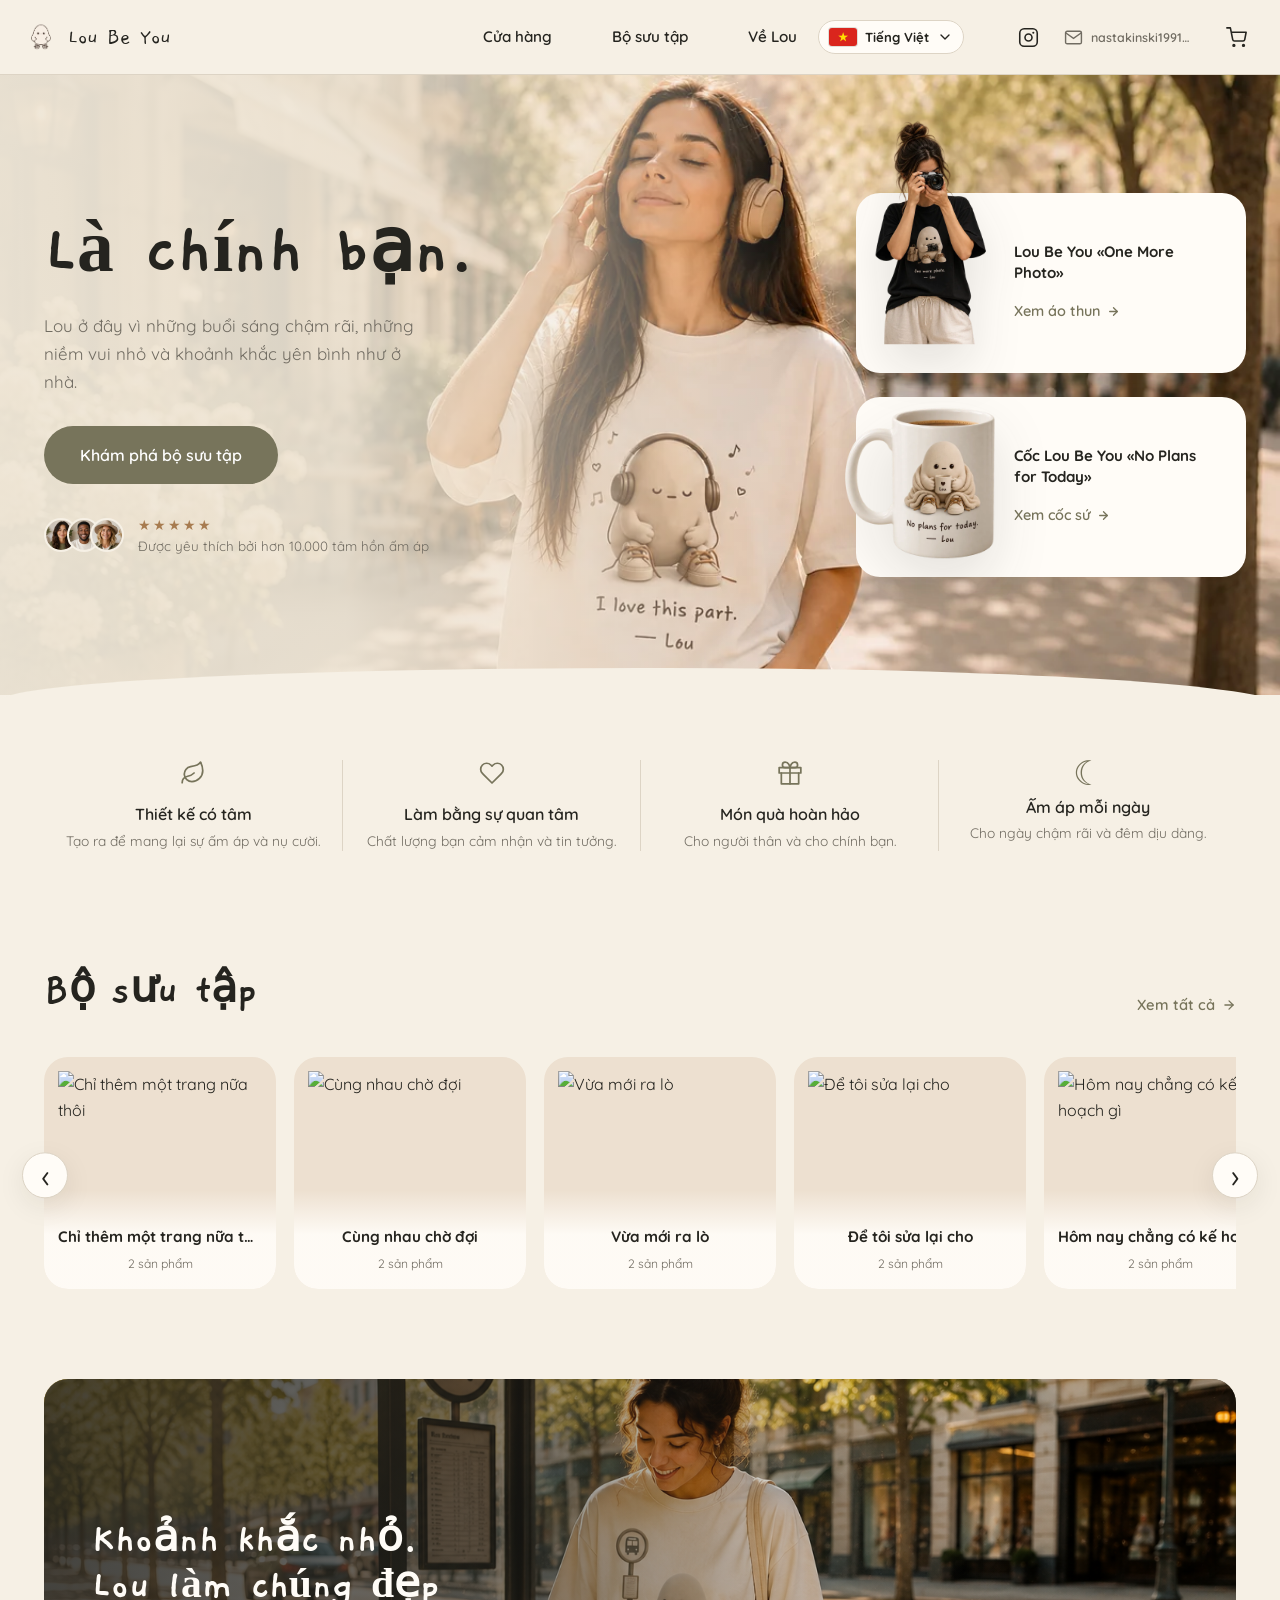
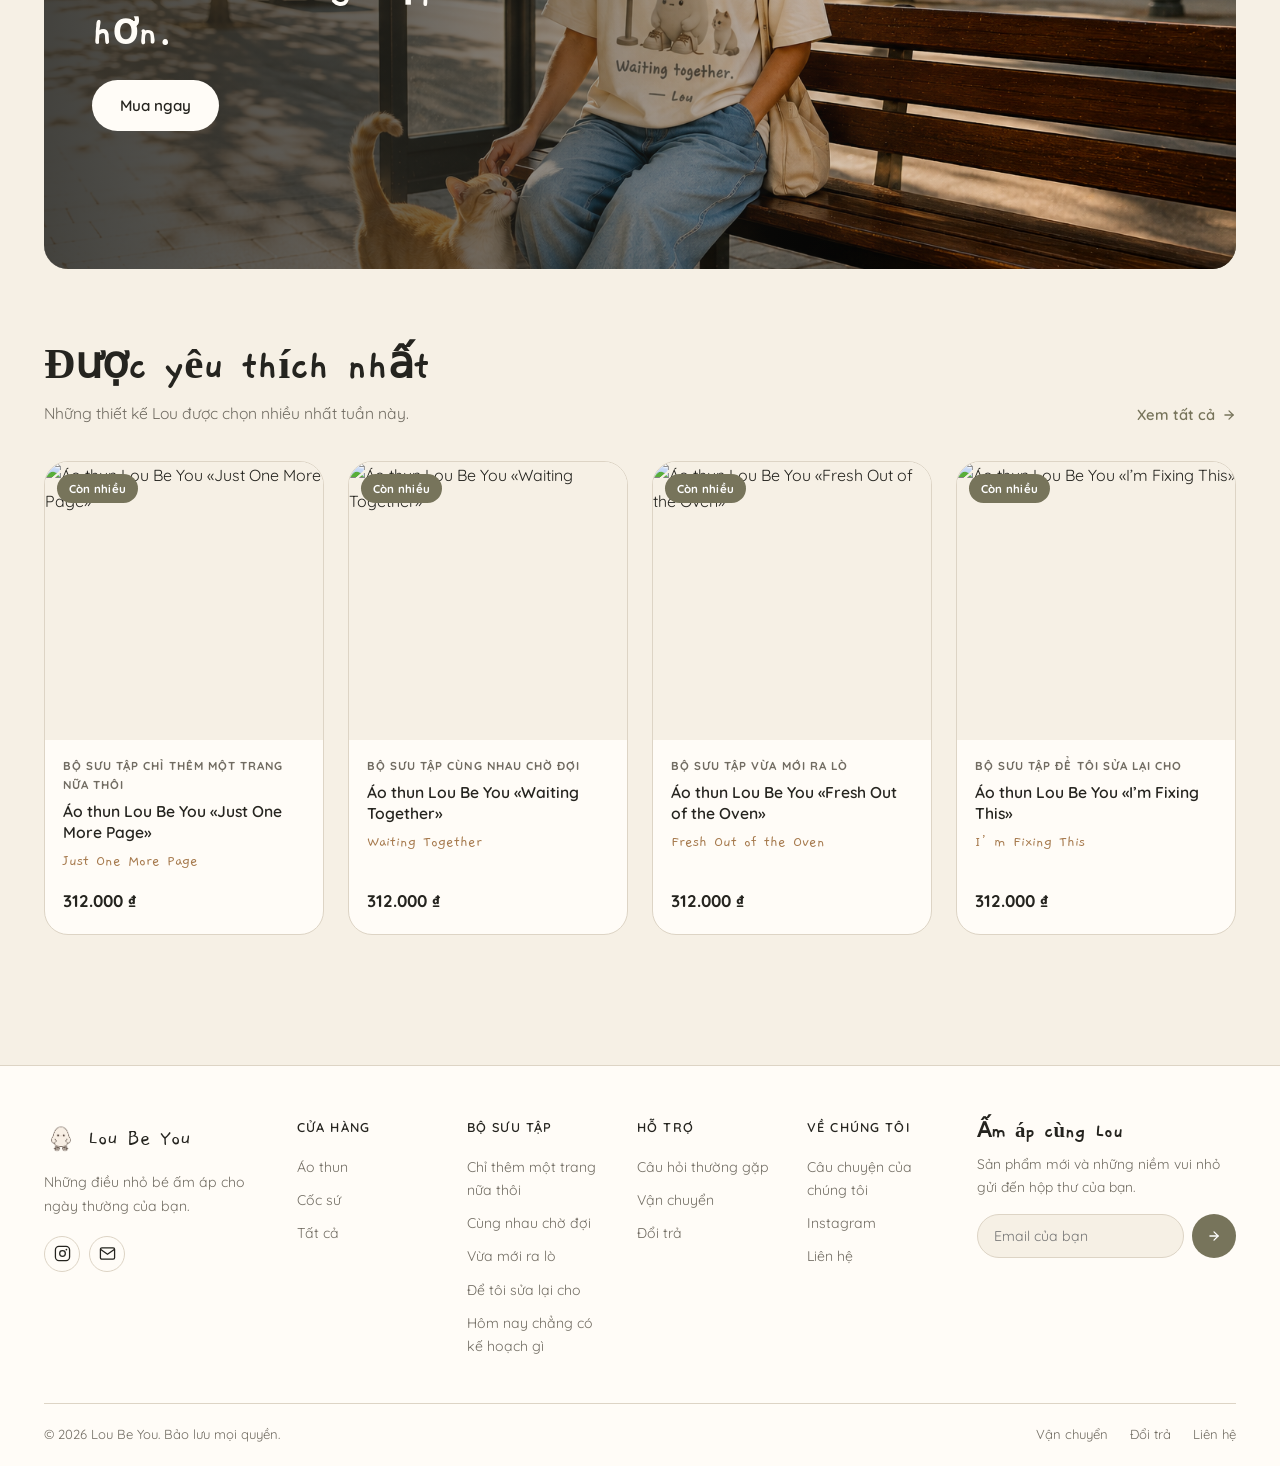
==== commit 2d89001f: "заголовки и фрифт" ====
--- a/index.html
+++ b/index.html
@@ -3,7 +3,7 @@
 <head>
 <meta charset="UTF-8">
 <meta name="viewport" content="width=device-width, initial-scale=1">
-<title>Lou Be You — Be cozy. Be you.</title>
+<title>Lou Be You — Be you.</title>
 <meta name="description" content="Áo thun và cốc sứ Lou cho những buổi sáng chậm rãi và khoảnh khắc yên bình.">
 <link rel="icon" href="assets/img/lou-logo.webp">
 <link rel="preconnect" href="https://fonts.googleapis.com">
@@ -22,7 +22,7 @@
     <div class="wrap">
       <div class="hero-content">
         <h1 class="hero-title">
-          <span data-i18n="hero.title1">Be cozy.</span>
+          <span data-i18n="hero.title1"></span>
           <span data-i18n="hero.title2">Be you.</span>
         </h1>
         <p class="hero-text" data-i18n="hero.text">Lou is here for slow mornings, little joys and quiet moments that feel like home.</p>
--- a/assets/css/style.css
+++ b/assets/css/style.css
@@ -3,9 +3,8 @@
    ============================================================ */
 
 /* --- Шрифт Yoon SunShower -----------------------------------
-   Положи файл шрифта в assets/fonts/ и он подхватится сам.
-   Поддерживаются .woff2 / .woff / .otf / .ttf
-   Пока файла нет — используется запасной рукописный шрифт. */
+   Если файл шрифта появится в assets/fonts/, раскомментируй @font-face ниже.
+   Пока его нет — font-display начинается сразу с Gaegu.
 @font-face {
   font-family: "Yoon SunShower";
   src: url("../fonts/YoonSunShower.woff2") format("woff2"),
@@ -16,6 +15,7 @@
   font-style: normal;
   font-display: swap;
 }
+*/
 
 :root {
   /* Палитра */
@@ -35,7 +35,7 @@
   --shadow-lg: 0 20px 60px rgba(37,36,31,.14);
 
   /* Типографика */
-  --font-display: "Yoon SunShower", "Gaegu", "Comic Sans MS", cursive;
+  --font-display: "Gaegu", "Comic Sans MS", cursive;
   --font-body: "Quicksand", -apple-system, BlinkMacSystemFont, "Segoe UI", sans-serif;
 
   --r-sm: 10px;
@@ -49,7 +49,7 @@
 
 *, *::before, *::after { box-sizing: border-box; }
 
-html { scroll-behavior: smooth; }
+html { scroll-behavior: smooth; -webkit-text-size-adjust: 100%; text-size-adjust: 100%; }
 @media (prefers-reduced-motion: reduce) {
   html { scroll-behavior: auto; }
   *, *::before, *::after {
@@ -310,8 +310,15 @@
 }
 .hero-card-img img {
   width: 100%; height: 100%; object-fit: contain;
-  transform: scale(1.48); transform-origin: center bottom;
+  transform: scale(1.75) translateY(-8%);
+  transform-origin: center center;
   filter: drop-shadow(0 10px 12px rgba(37,36,31,.12));
+}
+.hero-card:first-child .hero-card-img img {
+  transform: scale(2.1) translateX(-5%) translateY(-23%);
+}
+.hero-card:last-child .hero-card-img img {
+  transform: scale(2.275) translateX(-5%) translateY(-3%);
 }
 .hero-card h3 { font-family: var(--font-body); font-size: .94rem; line-height: 1.38; font-weight: 700; margin-bottom: 13px; }
 .hero-card p { font-size: .9rem; color: var(--ink-soft); margin: 0 0 11px; line-height: 1.45; }
@@ -376,11 +383,11 @@
 .coll-card:hover { transform: translateY(-4px); box-shadow: var(--shadow-md); }
 .coll-card img {
   position: absolute; inset: 0; width: 100%; height: 100%;
-  object-fit: contain; padding: 9% 11% 25%;
+  object-fit: contain; padding: 6% 6% 24%;
   transition: transform .35s;
 }
-.coll-card[data-c="fix"] img, .coll-card[href*="fix"] img { object-fit: cover; padding: 0; object-position: center 62%; transform: scale(2.2); }
-.coll-card[data-c="fix"]:hover img, .coll-card[href*="fix"]:hover img { transform: scale(2.3); }
+.coll-card[data-c="fix"] img, .coll-card[href*="fix"] img { object-fit: contain; padding: 6% 6% 24%; }
+.coll-card[data-c="fix"]:hover img, .coll-card[href*="fix"]:hover img { transform: scale(1.05); }
 .coll-hit {
   position: absolute; top: 12px; left: 12px; z-index: 4;
   padding: 6px 12px; border-radius: var(--r-pill);
@@ -393,7 +400,10 @@
   padding: 34px 14px 14px; text-align: center;
   background: linear-gradient(transparent, rgba(255,252,247,.94) 45%);
 }
-.coll-card-label strong { display: block; font-size: .95rem; font-weight: 700; }
+.coll-card-label strong {
+  display: block; font-size: .95rem; font-weight: 700;
+  white-space: nowrap; overflow: hidden; text-overflow: ellipsis;
+}
 .coll-card-label small { font-size: .76rem; color: var(--ink-soft); }
 
 /* Баннер */
@@ -536,6 +546,82 @@
 
 .empty-state { text-align: center; padding: 70px 20px; color: var(--ink-soft); }
 .empty-state img { width: 110px; margin: 0 auto 20px; opacity: .55; }
+
+/* ---- Фильтры в одну строку ---- */
+.filter-panel--row {
+  display: flex; flex-wrap: wrap; align-items: end; gap: 12px;
+  margin-bottom: 14px;
+  padding: 16px 22px;
+  border: 1px solid var(--border); border-radius: var(--r-lg);
+  background: rgba(255,252,247,.76);
+}
+.filter-panel--row label { display: grid; gap: 5px; min-width: 0; flex: 1 1 130px; }
+.filter-panel--row label > span {
+  font-size: .72rem; text-transform: uppercase; letter-spacing: .07em;
+  font-weight: 700; color: var(--ink-soft);
+}
+.filter-panel--row .select { width: 100%; min-width: 0; border-radius: var(--r-sm); }
+.filter-panel--row .filter-reset { white-space: nowrap; align-self: end; padding: 9px 16px; background: var(--moss-tint); border-radius: var(--r-sm); }
+
+/* ---- Баннеры категорий ---- */
+.category-banners { margin-bottom: 24px; }
+.banners-grid {
+  display: grid;
+  grid-template-columns: repeat(2, 1fr);
+  gap: 16px;
+}
+.cat-banner {
+  display: flex; align-items: center; justify-content: center; gap: 20px;
+  padding: 14px 24px;
+  min-height: 130px;
+  background: var(--white-soft);
+  border: 1px solid var(--border);
+  border-radius: var(--r-lg);
+  transition: transform .2s, box-shadow .2s, border-color .2s;
+  text-decoration: none; color: inherit;
+}
+.cat-banner:hover {
+  transform: translateY(-3px);
+  box-shadow: var(--shadow-md);
+  border-color: var(--caramel-soft);
+}
+.cat-banner__img {
+  flex-shrink: 0; width: 110px; height: 110px;
+  border-radius: var(--r-md); overflow: hidden;
+  background: var(--ivory);
+}
+.cat-banner__img img { width: 100%; height: 100%; object-fit: cover; }
+.cat-banner__name {
+  font-size: 1.15rem; font-weight: 700; line-height: 1.3;
+  text-align: center; flex: 1;
+}
+
+/* ---- Кнопка «Показать ещё» ---- */
+.show-more-wrap {
+  text-align: center; padding: 32px 0 0;
+}
+.show-more-btn {
+  padding: 12px 40px;
+  border: 1.5px solid var(--border);
+  border-radius: var(--r-pill);
+  background: var(--white-soft);
+  font-weight: 600; font-size: .95rem;
+  transition: all .18s;
+}
+.show-more-btn:hover {
+  border-color: var(--moss);
+  background: var(--moss);
+  color: #fff;
+}
+
+@media (max-width: 600px) {
+  .banners-grid { grid-template-columns: 1fr; gap: 10px; }
+  .cat-banner { padding: 10px 16px; gap: 14px; min-height: 100px; }
+  .cat-banner__img { width: 84px; height: 84px; }
+  .cat-banner__name { font-size: .95rem; }
+  .filter-panel--row { padding: 12px 14px; gap: 8px; }
+  .filter-panel--row label { flex: 1 1 100%; }
+}
 
 /* ============================================================
    МОДАЛКА ТОВАРА
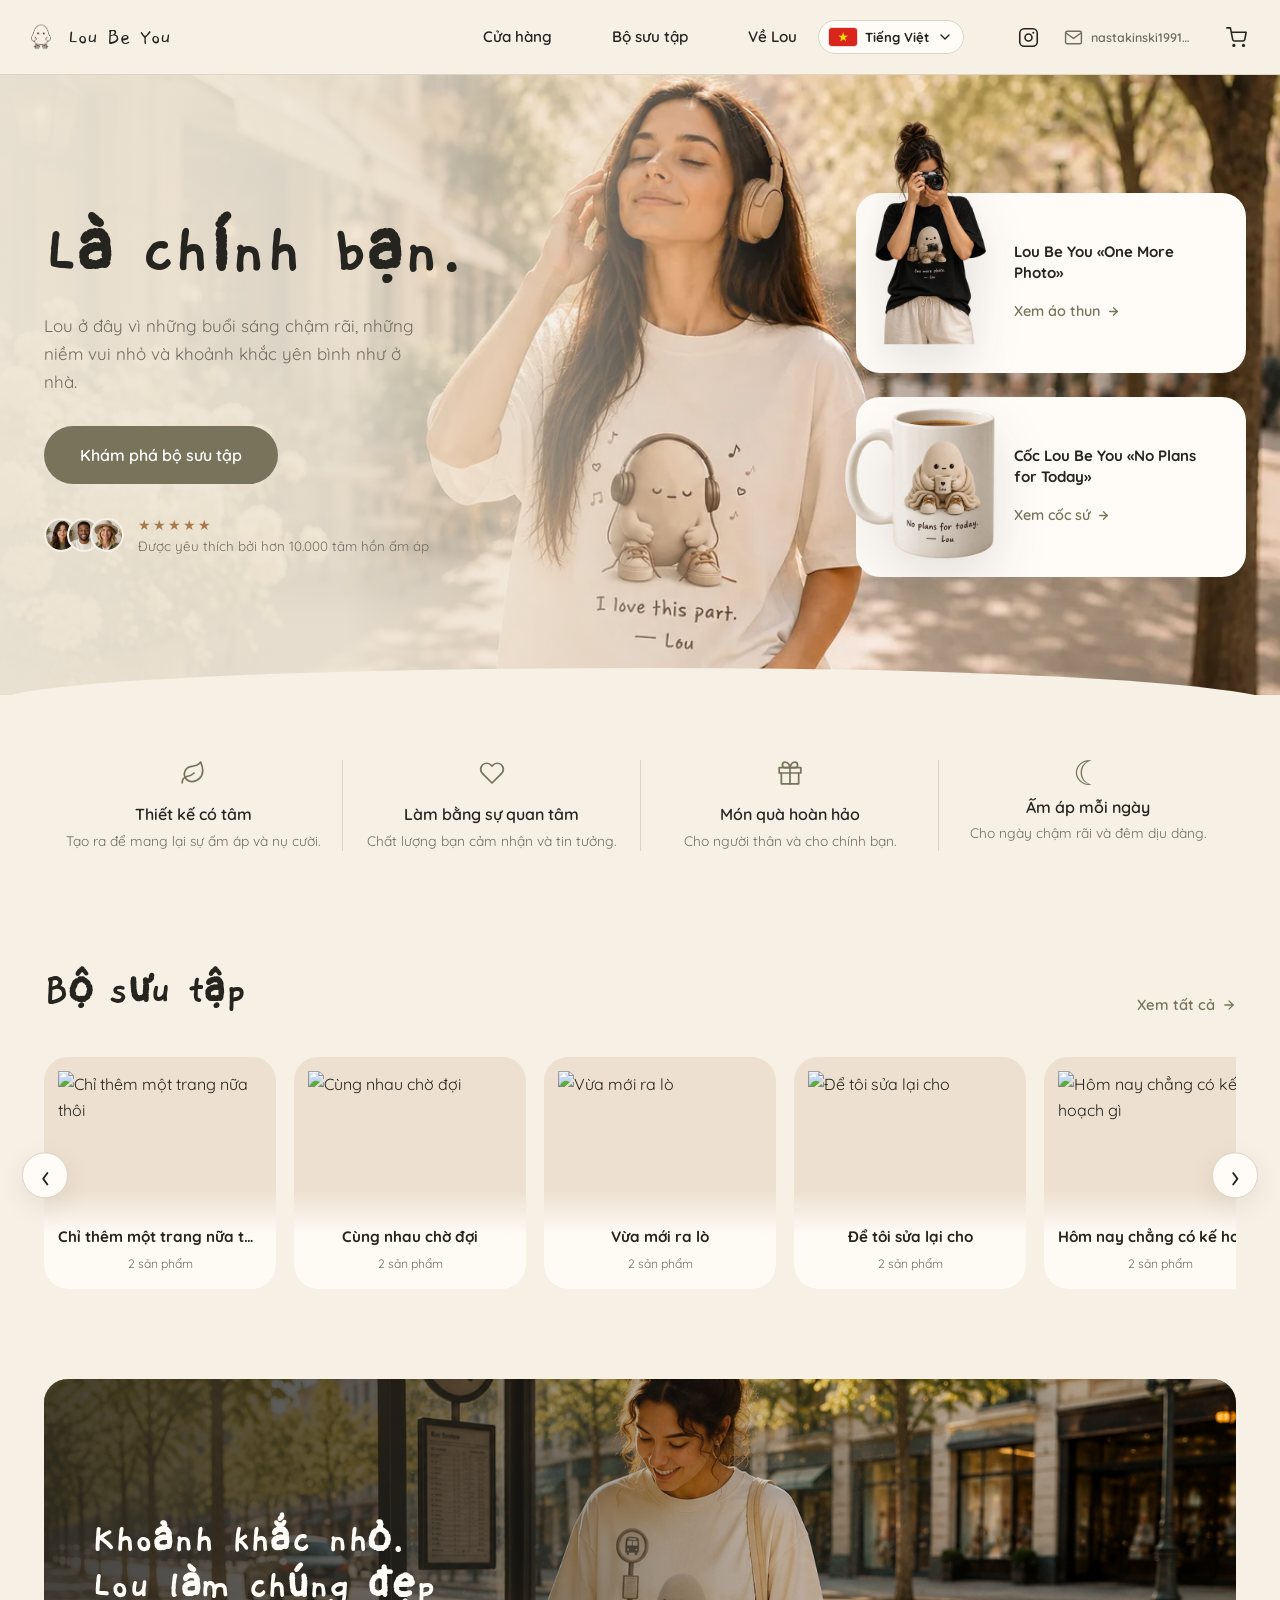
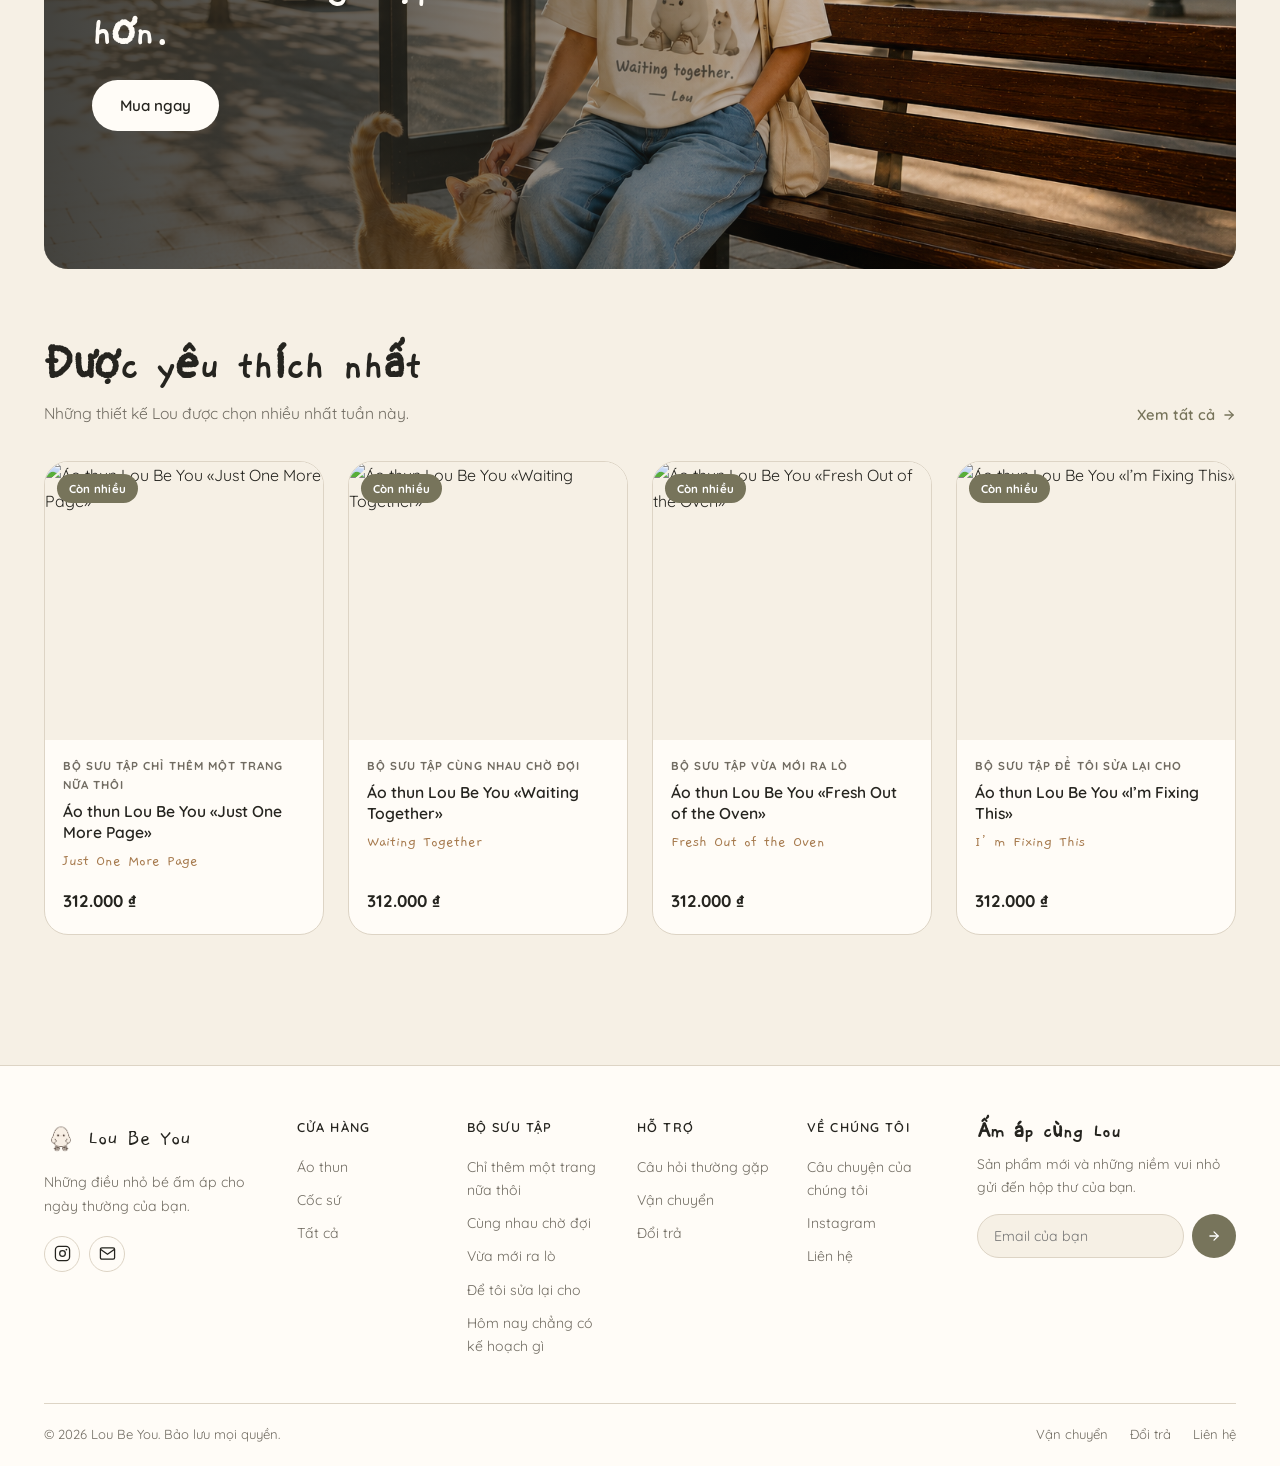
==== commit cc660b62: "изменили шрифты" ====
--- a/index.html
+++ b/index.html
@@ -8,7 +8,7 @@
 <link rel="icon" href="assets/img/lou-logo.webp">
 <link rel="preconnect" href="https://fonts.googleapis.com">
 <link rel="preconnect" href="https://fonts.gstatic.com" crossorigin>
-<link href="https://fonts.googleapis.com/css2?family=Quicksand:wght@400;500;600;700&family=Gaegu:wght@400;700&display=swap" rel="stylesheet">
+<link href="https://fonts.googleapis.com/css2?family=Quicksand:wght@400;500;600;700&family=Gaegu:wght@400;700&family=Pangolin&display=swap" rel="stylesheet">
 <link rel="stylesheet" href="assets/css/style.css">
 </head>
 <body data-page="home">
--- a/assets/css/style.css
+++ b/assets/css/style.css
@@ -35,7 +35,7 @@
   --shadow-lg: 0 20px 60px rgba(37,36,31,.14);
 
   /* Типографика */
-  --font-display: "Gaegu", "Comic Sans MS", cursive;
+  --font-display: "Gaegu", "Pangolin", "Comic Sans MS", cursive;
   --font-body: "Quicksand", -apple-system, BlinkMacSystemFont, "Segoe UI", sans-serif;
 
   --r-sm: 10px;
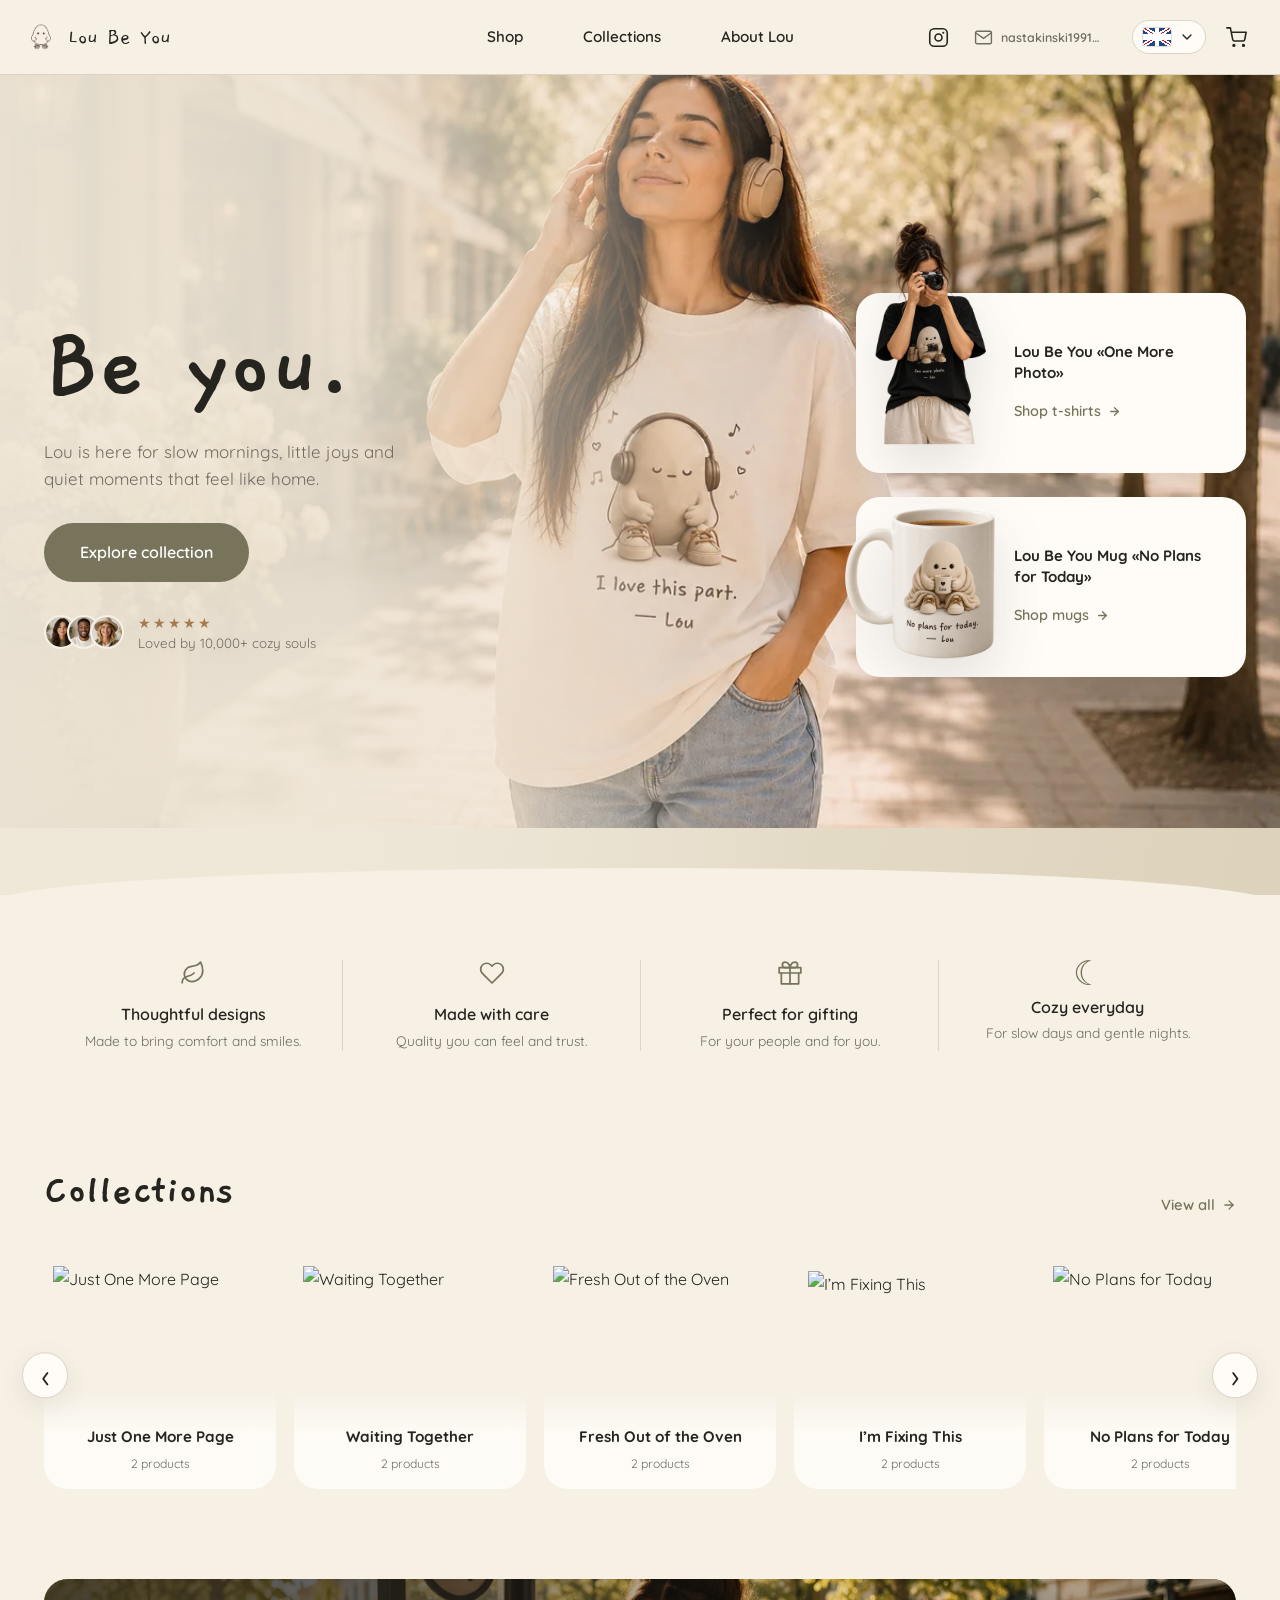
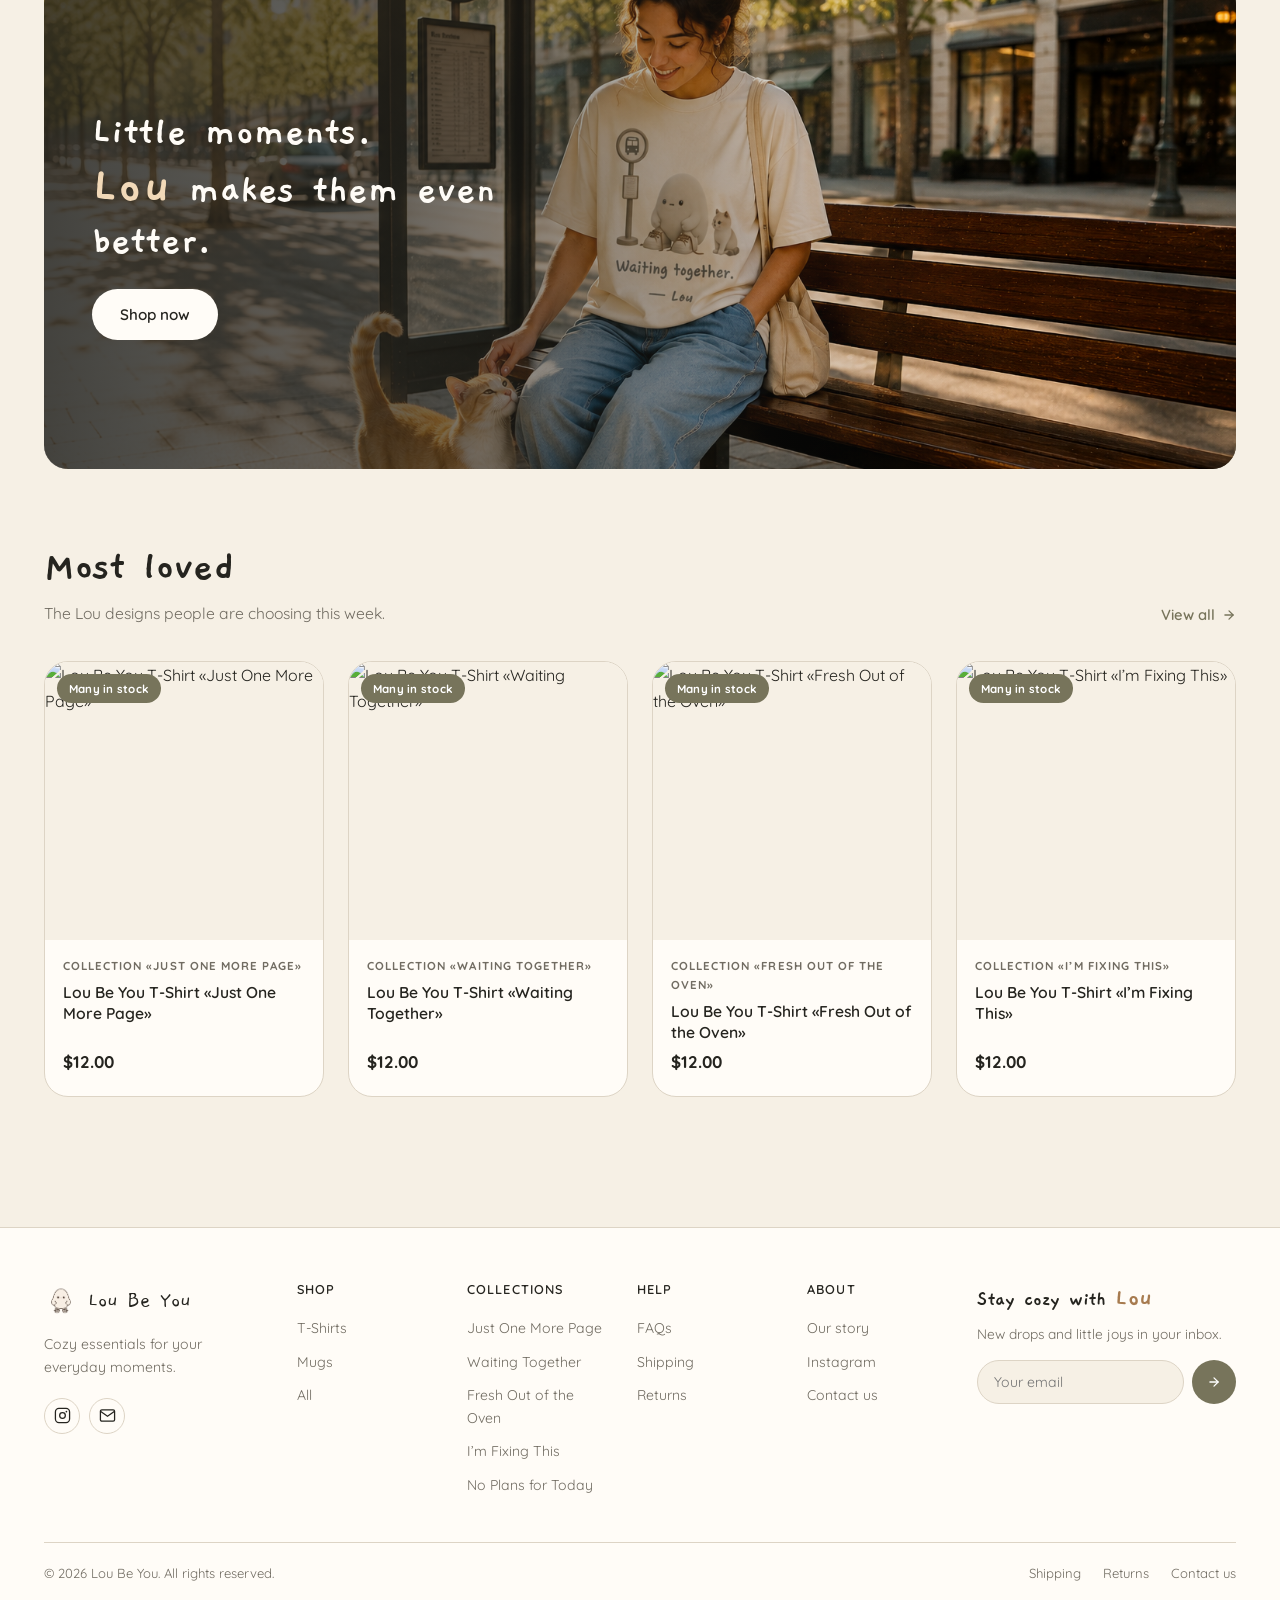
==== commit 0c214ce1: "большие правки" ====
--- a/index.html
+++ b/index.html
@@ -1,11 +1,18 @@
 <!DOCTYPE html>
-<html lang="vi">
+<html lang="en">
 <head>
 <meta charset="UTF-8">
 <meta name="viewport" content="width=device-width, initial-scale=1">
 <title>Lou Be You — Be you.</title>
-<meta name="description" content="Áo thun và cốc sứ Lou cho những buổi sáng chậm rãi và khoảnh khắc yên bình.">
+<meta name="description" content="Lou Be You — original illustrated apparel and lifestyle goods for slow mornings, little joys, and quiet moments that feel like home.">
 <link rel="icon" href="assets/img/lou-logo.webp">
+<link rel="canonical" href="https://loubeyou.shop/">
+<meta property="og:type" content="website">
+<meta property="og:url" content="https://loubeyou.shop/">
+<meta property="og:title" content="Lou Be You — Be you.">
+<meta property="og:description" content="Original illustrated apparel and lifestyle goods for slow mornings, little joys, and quiet moments that feel like home.">
+<meta property="og:image" content="https://loubeyou.shop/assets/img/lou-logo.webp">
+<meta name="twitter:card" content="summary_large_image">
 <link rel="preconnect" href="https://fonts.googleapis.com">
 <link rel="preconnect" href="https://fonts.gstatic.com" crossorigin>
 <link href="https://fonts.googleapis.com/css2?family=Quicksand:wght@400;500;600;700&family=Gaegu:wght@400;700&family=Pangolin&display=swap" rel="stylesheet">
--- a/assets/css/style.css
+++ b/assets/css/style.css
@@ -186,6 +186,7 @@
 
 /* Переключатель языка */
 .lang { position: relative; }
+.lang-before-cart { margin-left: 6px; margin-right: 6px; }
 .lang-btn {
   display: flex; align-items: center; gap: 8px;
   padding: 7px 10px; border-radius: var(--r-pill);
@@ -193,6 +194,7 @@
   font-size: .82rem; font-weight: 700; letter-spacing: .04em;
   text-transform: uppercase; transition: border-color .2s;
 }
+.lang-btn .lang-name { display: none; }
 .lang-name { white-space: nowrap; text-transform: none; letter-spacing: 0; }
 .lang-btn [data-lang-flag] { display: flex; align-items: center; gap: 8px; }
 .lang-btn:hover { border-color: var(--moss); }
@@ -252,13 +254,13 @@
    ============================================================ */
 .hero { position: relative; overflow: hidden; }
 .hero-bg {
-  position: relative; min-height: 620px;
+  position: relative; min-height: 820px;
   display: flex; align-items: center;
   background: linear-gradient(105deg, #EFE7D8 0%, #E6DECB 55%, #DDD2BB 100%);
 }
 .hero-photo {
   position: absolute; inset: 0; width: 100%;
-  background: url("../img/hero-tshirt.webp") center 34%/cover no-repeat;
+  background: url("../img/hero-tshirt.webp") center -100px/100% auto no-repeat;
 }
 .hero-photo::before {
   content: ""; position: absolute; inset: 0;
@@ -273,6 +275,10 @@
 }
 .hero-title span { display: block; }
 .hero-title span:empty { display: none; }
+html[lang="en"] .hero-title,
+html[lang="vi"] .hero-title {
+  font-size: clamp(3.8rem, 8vw, 6rem);
+}
 .hero-text {
   font-size: 1.06rem; color: var(--ink-soft);
   max-width: 380px; margin-bottom: 30px;
@@ -376,14 +382,14 @@
 .carousel-next { right: -22px; }
 .coll-card {
   position: relative; border-radius: var(--r-lg); overflow: hidden;
-  background: var(--caramel-soft); aspect-ratio: 1/1;
+  background: transparent; aspect-ratio: 1/1;
   display: flex; align-items: flex-end;
   transition: transform .25s, box-shadow .25s;
 }
 .coll-card:hover { transform: translateY(-4px); box-shadow: var(--shadow-md); }
 .coll-card img {
   position: absolute; inset: 0; width: 100%; height: 100%;
-  object-fit: contain; padding: 6% 6% 24%;
+  object-fit: contain; padding: 4% 4% 22%;
   transition: transform .35s;
 }
 .coll-card[data-c="fix"] img, .coll-card[href*="fix"] img { object-fit: contain; padding: 6% 6% 24%; }
@@ -428,6 +434,18 @@
 }
 .banner .btn { background: var(--white-soft); color: var(--ink); }
 .banner .btn:hover { background: #fff; }
+
+/* Lou accent */
+.lou-accent {
+  font-size: 1.3em;
+  font-weight: 700;
+  color: var(--caramel);
+  letter-spacing: .02em;
+}
+.banner-content .lou-accent {
+  color: #F2D9B8;
+  font-size: 1.35em;
+}
 
 /* ============================================================
    КАРТОЧКА ТОВАРА
@@ -660,15 +678,18 @@
   aspect-ratio: 1/1; display: grid; place-items: center;
   background: var(--white-soft); border-radius: var(--r-md); overflow: hidden;
 }
-.pd-main img { width: 100%; height: 100%; object-fit: cover; padding: 0; }
+.pd-main img { width: 100%; height: 100%; object-fit: contain; padding: 0; }
 .pd-thumbs { display: flex; gap: 10px; margin-top: 14px; }
 .pd-thumb {
   width: 66px; height: 66px; border-radius: var(--r-sm);
   border: 2px solid transparent; background: var(--white-soft);
-  overflow: hidden; padding: 5px; transition: border-color .18s;
-}
-.pd-thumb img { width: 100%; height: 100%; object-fit: contain; }
+  overflow: hidden; padding: 0; transition: border-color .18s;
+}
+.pd-thumb img { width: 100%; height: 100%; object-fit: cover; }
 .pd-thumb.active { border-color: var(--caramel); }
+.pd-dots { display: none; justify-content: center; gap: 8px; margin-top: 12px; }
+.pd-dot { width: 8px; height: 8px; border-radius: 50%; background: var(--border); cursor: pointer; transition: background .2s; }
+.pd-dot.active { background: var(--caramel); }
 
 .pd-info { min-width: 0; padding: 40px 36px 36px; }
 .pd-cat {
@@ -677,9 +698,9 @@
 }
 .pd-title { font-size: 1.5rem; line-height: 1.28; margin-bottom: 8px; overflow-wrap: anywhere; }
 .pd-quote { font-family: var(--font-display); font-size: 1.3rem; color: var(--caramel); margin-bottom: 18px; }
-.pd-price { display: flex; align-items: baseline; gap: 11px; margin-bottom: 8px; }
-.pd-price .price { font-size: 1.6rem; }
-.pd-stock { margin-bottom: 22px; }
+.pd-price { display: flex; align-items: baseline; gap: 11px; margin-bottom: 12px; margin-top: 18px; }
+.pd-price .price { font-size: 2.72rem; }
+.pd-stock { margin-bottom: 33px; }
 
 .field { margin-bottom: 20px; }
 .field-label {
@@ -734,7 +755,7 @@
 .acc-item + .acc-item { border-top: 1px solid var(--border); }
 
 .similar { min-width: 0; padding: 30px 36px 36px; border-top: 1px solid var(--border); }
-.similar h3 { font-family: var(--font-display); font-size: 1.35rem; margin-bottom: 18px; }
+.similar h3 { font-family: var(--font-display); font-size: 1.35rem; margin-bottom: 18px; letter-spacing: .05em; }
 .similar-row { display: grid; grid-template-columns: repeat(5, 1fr); gap: 12px; }
 .similar-card { min-width: 0; text-align: left; transition: transform .2s; }
 .similar-card:hover { transform: translateY(-3px); }
@@ -742,7 +763,7 @@
   aspect-ratio: 1/1; background: var(--ivory); border-radius: var(--r-md);
   overflow: hidden; margin-bottom: 9px;
 }
-.similar-card img { width: 100%; height: 100%; object-fit: contain; padding: 12%; }
+.similar-card img { width: 100%; height: 100%; object-fit: cover; padding: 0; }
 .similar-card strong { display: block; font-size: .8rem; font-weight: 600; line-height: 1.35; margin-bottom: 3px; overflow-wrap: anywhere; }
 .similar-card span { font-size: .82rem; font-weight: 700; color: var(--caramel); }
 
@@ -917,8 +938,13 @@
   .cart-layout { grid-template-columns: 1fr; }
   .summary { position: static; }
   .pd { grid-template-columns: 1fr; }
-  .pd-media { padding: 24px; }
-  .pd-info { padding: 26px 24px 30px; }
+  .pd-media { padding: 16px; }
+  .pd-info { padding: 20px 18px 24px; }
+  .pd-price .price { font-size: 2.2rem; }
+  .pd-stock { margin-bottom: 20px; }
+  .pd-price { margin-top: 12px; margin-bottom: 8px; }
+  .pd-thumbs { display: none; }
+  .pd-dots { display: flex; }
   .similar { padding: 24px; }
   .usp-grid { grid-template-columns: repeat(2, 1fr); gap: 26px 0; }
   .usp-item:nth-child(3) { border-left: none; }
@@ -929,16 +955,27 @@
   .wrap { padding: 0 18px; }
   :root { --header-h: 64px; }
 
-  .hero-bg { min-height: auto; flex-direction: column; }
+  .breadcrumbs {
+    flex-wrap: nowrap; overflow: hidden;
+    direction: rtl; justify-content: flex-start;
+  }
+  .breadcrumbs > * { direction: ltr; flex-shrink: 0; white-space: nowrap; }
+  .similar-row { grid-template-columns: repeat(2, 1fr); }
+  .similar-card:nth-child(n+5) { display: none; }
+
+  .hero-bg { min-height: auto; flex-direction: column; background: var(--ivory); }
   .hero-photo {
-    position: relative; width: 100%; height: 300px; order: -1;
-    background-position: center center;
+    position: relative; width: 100%; height: 380px; order: -1;
+    background-position: center top; background-size: 100% auto;
+    margin-bottom: -50px;
   }
   .hero-photo::before {
-    background: linear-gradient(0deg, #EFE7D8 0%, rgba(239,231,216,.35) 40%, transparent 100%);
+    background: linear-gradient(0deg, var(--ivory) 0%, rgba(246,240,229,.4) 35%, transparent 100%);
   }
-  .hero .wrap { padding-top: 26px; padding-bottom: 46px; }
+  .hero .wrap { padding-top: 20px; padding-bottom: 46px; background: var(--ivory); }
   .hero-content { max-width: none; text-align: center; }
+  .header-contact-actions .icon-btn[aria-label="Instagram"],
+  .header-email-copy { display: none; }
   .hero-text { margin-left: auto; margin-right: auto; }
   .hero-proof { justify-content: center; }
 
@@ -974,7 +1011,7 @@
   .shop-topline { align-items: flex-start; }
   .shop-topline .count { padding-top: 8px; white-space: nowrap; }
 
-  .header .logo span { display: none; }
+  .header .logo span { font-size: 1.1rem; }
   .header-contact-actions { margin-left: 6px; gap: 0; }
 
   .cart-row { flex-wrap: wrap; }
@@ -1002,7 +1039,8 @@
 }
 
 @media (max-width: 340px) {
-  .header .logo { display: none; }
+  .header .logo span { font-size: .95rem; }
+  .header .logo img { width: 26px; height: 26px; }
 }
 
 @media (max-width: 520px) {
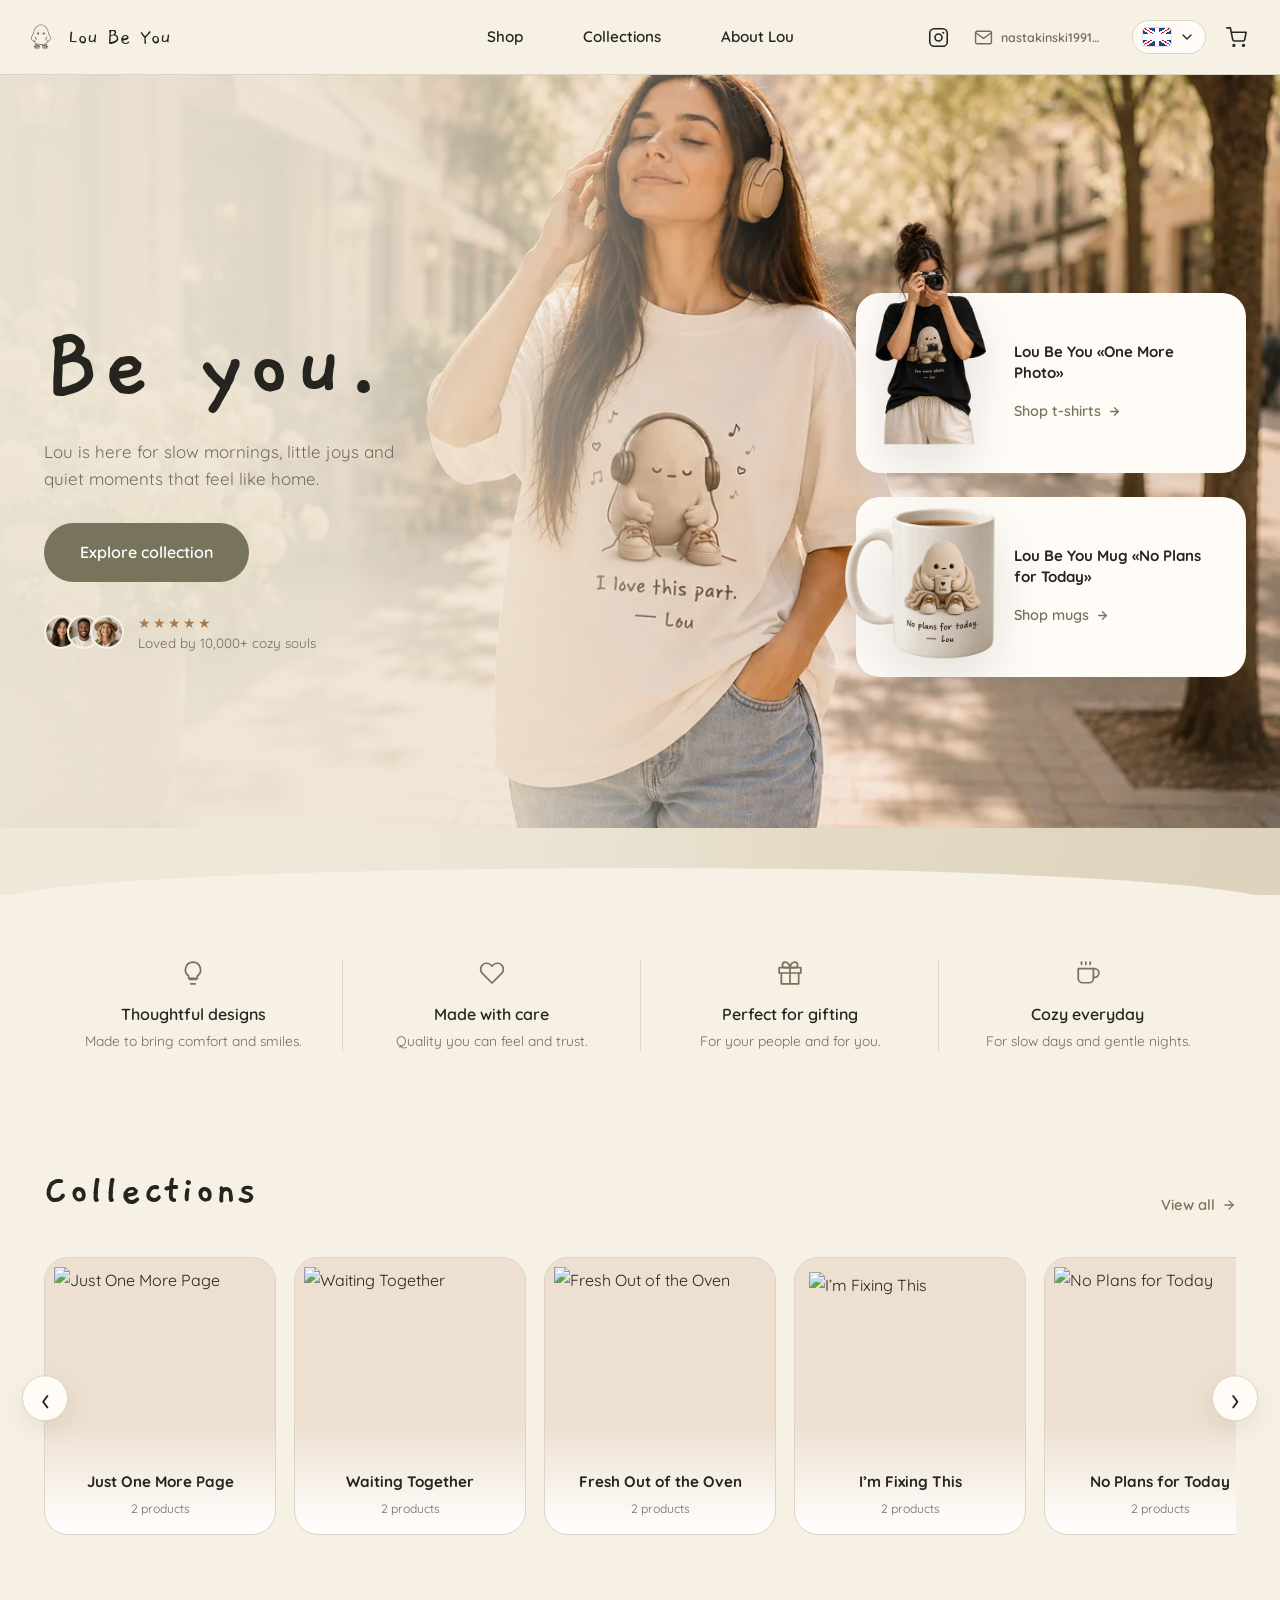
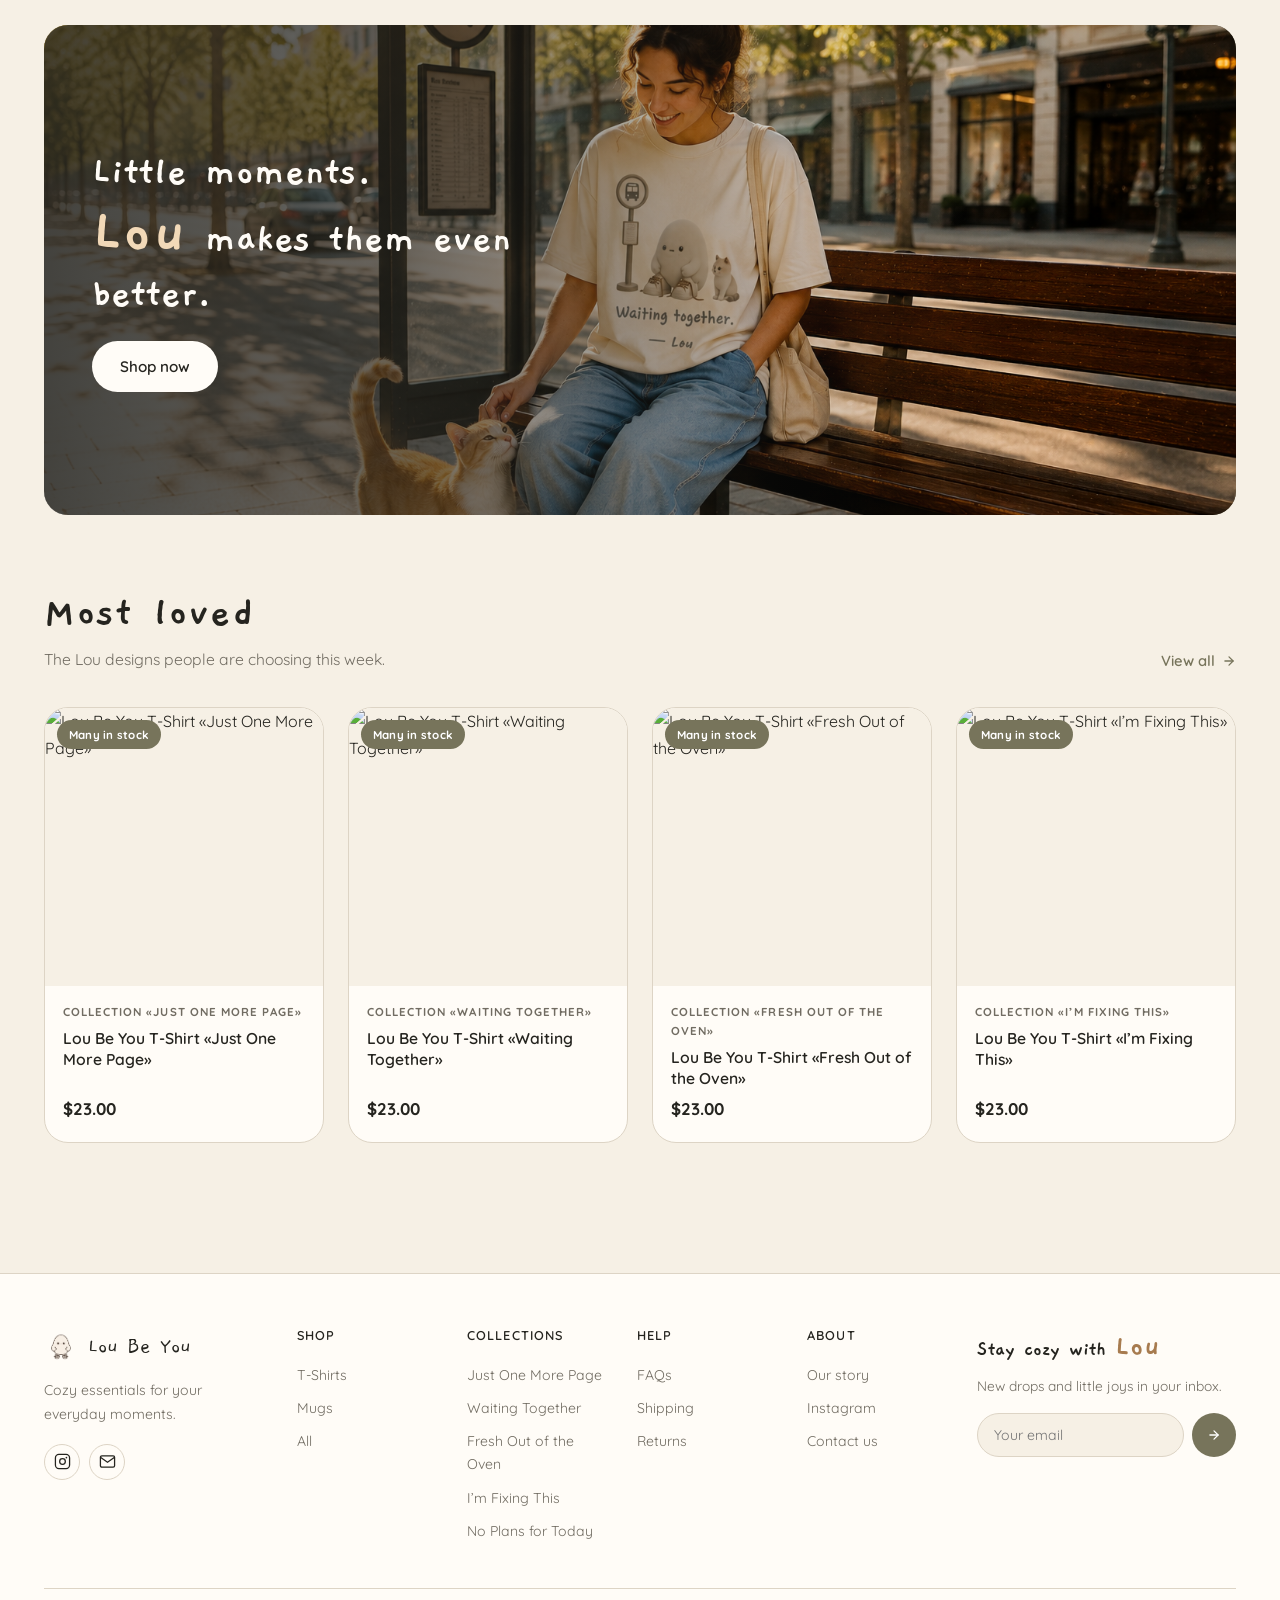
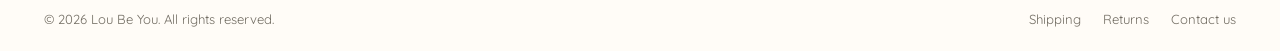
==== commit b98b8868: "много правок с иконками и текстом о Lou" ====
--- a/index.html
+++ b/index.html
@@ -141,7 +141,7 @@
   function renderUsp() {
     const box = document.querySelector("[data-usp]");
     const items = [
-      ["leaf", "usp.1"], ["heart", "usp.2"], ["gift", "usp.3"], ["moon", "usp.4"]
+      ["bulb", "usp.1"], ["heart", "usp.2"], ["gift", "usp.3"], ["mug", "usp.4"]
     ];
     box.innerHTML = items.map(function (i) {
       return '<div class="usp-item">' + LOU.icons[i[0]] +
--- a/assets/css/style.css
+++ b/assets/css/style.css
@@ -271,6 +271,7 @@
 .hero-title {
   font-family: var(--font-display);
   font-size: clamp(2.9rem, 6vw, 4.6rem);
+  letter-spacing: .05em;
   line-height: 1.02; color: var(--ink); margin-bottom: 22px;
 }
 .hero-title span { display: block; }
@@ -347,7 +348,6 @@
 .usp-item { text-align: center; padding: 0 22px; }
 .usp-item + .usp-item { border-left: 1px solid var(--border); }
 .usp-item svg { width: 26px; height: 26px; color: var(--moss); margin: 0 auto 12px; }
-.usp-moon { display: block; color: var(--moss); font-size: 2.15rem; line-height: 26px; margin: 0 auto 12px; }
 .usp-item h3 { font-size: 1rem; margin-bottom: 6px; }
 .usp-item p { font-size: .86rem; color: var(--ink-soft); margin: 0; line-height: 1.5; }
 
@@ -359,7 +359,7 @@
   display: flex; align-items: flex-end; justify-content: space-between;
   gap: 20px; margin-bottom: 34px;
 }
-.section-title { font-family: var(--font-display); font-size: clamp(1.9rem, 3.4vw, 2.7rem); }
+.section-title { font-family: var(--font-display); font-size: clamp(1.9rem, 3.4vw, 2.7rem); letter-spacing: .05em; }
 .section-sub { color: var(--ink-soft); margin: 8px 0 0; font-size: .98rem; }
 
 /* Коллекции на главной */
@@ -382,17 +382,18 @@
 .carousel-next { right: -22px; }
 .coll-card {
   position: relative; border-radius: var(--r-lg); overflow: hidden;
-  background: transparent; aspect-ratio: 1/1;
+  background: linear-gradient(to bottom, var(--caramel-soft) 60%, #fff 100%); aspect-ratio: 5/6;
+  border: 1px solid var(--border);
   display: flex; align-items: flex-end;
   transition: transform .25s, box-shadow .25s;
 }
 .coll-card:hover { transform: translateY(-4px); box-shadow: var(--shadow-md); }
 .coll-card img {
   position: absolute; inset: 0; width: 100%; height: 100%;
-  object-fit: contain; padding: 4% 4% 22%;
+  object-fit: contain; padding: 4% 4% 28%;
   transition: transform .35s;
 }
-.coll-card[data-c="fix"] img, .coll-card[href*="fix"] img { object-fit: contain; padding: 6% 6% 24%; }
+.coll-card[data-c="fix"] img, .coll-card[href*="fix"] img { object-fit: contain; padding: 6% 6% 30%; }
 .coll-card[data-c="fix"]:hover img, .coll-card[href*="fix"]:hover img { transform: scale(1.05); }
 .coll-hit {
   position: absolute; top: 12px; left: 12px; z-index: 4;
@@ -403,8 +404,8 @@
 .coll-card:hover img { transform: scale(1.05); }
 .coll-card-label {
   position: relative; z-index: 2; width: 100%;
-  padding: 34px 14px 14px; text-align: center;
-  background: linear-gradient(transparent, rgba(255,252,247,.94) 45%);
+  padding: 8px 14px 14px; text-align: center;
+  background: none;
 }
 .coll-card-label strong {
   display: block; font-size: .95rem; font-weight: 700;
@@ -437,14 +438,14 @@
 
 /* Lou accent */
 .lou-accent {
-  font-size: 1.3em;
+  font-size: 1.56em;
   font-weight: 700;
   color: var(--caramel);
   letter-spacing: .02em;
 }
 .banner-content .lou-accent {
   color: #F2D9B8;
-  font-size: 1.35em;
+  font-size: 1.62em;
 }
 
 /* ============================================================
@@ -462,10 +463,11 @@
   color: inherit;
 }
 
-.product-page { padding-top: 44px; padding-bottom: 70px; }
+.product-page { padding-top: 0; padding-bottom: 70px; }
 .product-page .modal-box {
   width: 100%; min-width: 0; max-width: none; max-height: none; overflow: visible;
   border: 1px solid var(--border); box-shadow: var(--shadow-md);
+  border-radius: var(--r-lg);
 }
 .card:hover { transform: translateY(-4px); box-shadow: var(--shadow-md); border-color: var(--caramel-soft); }
 .card-media {
@@ -504,11 +506,12 @@
 .price { font-size: 1.06rem; font-weight: 700; }
 .price-old { font-size: .85rem; color: var(--ink-soft); text-decoration: line-through; }
 
+
 /* ============================================================
    ФИЛЬТРЫ МАГАЗИНА
    ============================================================ */
 .page-head { padding: 46px 0 28px; text-align: center; }
-.page-title { font-family: var(--font-display); font-size: clamp(2.2rem, 4.6vw, 3.2rem); }
+.page-title { font-family: var(--font-display); font-size: clamp(2.2rem, 4.6vw, 3.2rem); letter-spacing: .05em; }
 .page-sub { color: var(--ink-soft); margin-top: 8px; }
 .breadcrumbs {
   display: flex; align-items: center; justify-content: center; gap: 9px;
@@ -517,7 +520,24 @@
 }
 .breadcrumbs a { color: var(--moss); font-weight: 700; }
 .breadcrumbs a:hover { color: var(--caramel); }
-.breadcrumbs-product { justify-content: flex-start; margin: 22px 0 -20px; }
+.bc-ellipsis {
+  position: relative; cursor: pointer; font-weight: 700; color: var(--moss);
+  padding: 2px 4px; border-radius: 4px; user-select: none;
+}
+.bc-ellipsis:hover { color: var(--caramel); }
+.bc-dropdown {
+  display: none; position: absolute; top: 100%; left: 0; z-index: 100;
+  background: var(--white-soft); border: 1px solid var(--border);
+  border-radius: var(--r-sm); box-shadow: var(--shadow-md);
+  padding: 6px 0; min-width: 160px; margin-top: 4px;
+}
+.bc-dropdown.open { display: block; }
+.bc-dropdown a {
+  display: block; padding: 8px 16px; font-size: .84rem;
+  color: var(--ink); font-weight: 600; white-space: nowrap;
+}
+.bc-dropdown a:hover { background: var(--ivory); color: var(--caramel); }
+.breadcrumbs-product { justify-content: flex-start; margin: 22px 0; }
 .breadcrumbs-shop { justify-content: flex-start; }
 .shop-topline {
   display: flex; align-items: center; justify-content: space-between;
@@ -589,8 +609,8 @@
   gap: 16px;
 }
 .cat-banner {
-  display: flex; align-items: center; justify-content: center; gap: 20px;
-  padding: 14px 24px;
+  display: flex; align-items: center;
+  padding: 14px 20% 14px 15%;
   min-height: 130px;
   background: var(--white-soft);
   border: 1px solid var(--border);
@@ -604,14 +624,14 @@
   border-color: var(--caramel-soft);
 }
 .cat-banner__img {
-  flex-shrink: 0; width: 110px; height: 110px;
-  border-radius: var(--r-md); overflow: hidden;
-  background: var(--ivory);
-}
-.cat-banner__img img { width: 100%; height: 100%; object-fit: cover; }
+  flex-shrink: 0; width: auto; height: calc(130px - 28px);
+  overflow: visible;
+  background: transparent;
+}
+.cat-banner__img img { width: auto; height: 100%; object-fit: contain; }
 .cat-banner__name {
   font-size: 1.15rem; font-weight: 700; line-height: 1.3;
-  text-align: center; flex: 1;
+  text-align: left; flex: 1;
 }
 
 /* ---- Кнопка «Показать ещё» ---- */
@@ -634,8 +654,8 @@
 
 @media (max-width: 600px) {
   .banners-grid { grid-template-columns: 1fr; gap: 10px; }
-  .cat-banner { padding: 10px 16px; gap: 14px; min-height: 100px; }
-  .cat-banner__img { width: 84px; height: 84px; }
+  .cat-banner { padding: 10px 20% 10px 10%; min-height: 100px; }
+  .cat-banner__img { height: calc(100px - 20px); }
   .cat-banner__name { font-size: .95rem; }
   .filter-panel--row { padding: 12px 14px; gap: 8px; }
   .filter-panel--row label { flex: 1 1 100%; }
@@ -673,13 +693,21 @@
 .modal-close:hover { background: var(--border); }
 
 .pd { display: grid; grid-template-columns: 1fr 1fr; min-width: 0; }
-.pd-media { min-width: 0; background: var(--ivory); padding: 34px; }
+.pd-media { min-width: 0; background: var(--ivory); padding: 34px; border-radius: var(--r-lg) 0 0 var(--r-lg); }
 .pd-main {
   aspect-ratio: 1/1; display: grid; place-items: center;
   background: var(--white-soft); border-radius: var(--r-md); overflow: hidden;
-}
-.pd-main img { width: 100%; height: 100%; object-fit: contain; padding: 0; }
-.pd-thumbs { display: flex; gap: 10px; margin-top: 14px; }
+  cursor: zoom-in; position: relative;
+}
+.pd-main img { width: 100%; height: 100%; object-fit: cover; padding: 0; }
+.pd-lightbox {
+  position: fixed; inset: 0; z-index: 9999;
+  background: rgba(0,0,0,.85); display: flex; align-items: center; justify-content: center;
+  cursor: zoom-out; opacity: 0; transition: opacity .25s;
+}
+.pd-lightbox.show { opacity: 1; }
+.pd-lightbox img { max-width: 92vw; max-height: 92vh; object-fit: contain; border-radius: 8px; }
+.pd-thumbs { display: flex; gap: 10px; margin-top: 14px; justify-content: center; }
 .pd-thumb {
   width: 66px; height: 66px; border-radius: var(--r-sm);
   border: 2px solid transparent; background: var(--white-soft);
@@ -687,7 +715,7 @@
 }
 .pd-thumb img { width: 100%; height: 100%; object-fit: cover; }
 .pd-thumb.active { border-color: var(--caramel); }
-.pd-dots { display: none; justify-content: center; gap: 8px; margin-top: 12px; }
+.pd-dots { display: none; justify-content: center; gap: 8px; margin-bottom: 10px; }
 .pd-dot { width: 8px; height: 8px; border-radius: 50%; background: var(--border); cursor: pointer; transition: background .2s; }
 .pd-dot.active { background: var(--caramel); }
 
@@ -696,7 +724,9 @@
   font-size: .74rem; text-transform: uppercase; letter-spacing: .09em;
   color: var(--ink-soft); font-weight: 700; margin-bottom: 10px;
 }
-.pd-title { font-size: 1.5rem; line-height: 1.28; margin-bottom: 8px; overflow-wrap: anywhere; }
+.pd-title { font-size: 1.5rem; line-height: 1.28; margin-bottom: 4px; overflow-wrap: anywhere; }
+.pd-sku { font-size: .86rem; color: var(--ink-soft); margin-bottom: 8px; }
+.pd-sku-label { font-weight: 600; color: var(--ink); }
 .pd-quote { font-family: var(--font-display); font-size: 1.3rem; color: var(--caramel); margin-bottom: 18px; }
 .pd-price { display: flex; align-items: baseline; gap: 11px; margin-bottom: 12px; margin-top: 18px; }
 .pd-price .price { font-size: 2.72rem; }
@@ -756,16 +786,24 @@
 
 .similar { min-width: 0; padding: 30px 36px 36px; border-top: 1px solid var(--border); }
 .similar h3 { font-family: var(--font-display); font-size: 1.35rem; margin-bottom: 18px; letter-spacing: .05em; }
+html[lang="ru"] .similar h3 { letter-spacing: .1em; }
+html[lang="ru"] .hero-title,
+html[lang="ru"] .section-title,
+html[lang="ru"] .page-title { letter-spacing: .1em; }
 .similar-row { display: grid; grid-template-columns: repeat(5, 1fr); gap: 12px; }
-.similar-card { min-width: 0; text-align: left; transition: transform .2s; }
-.similar-card:hover { transform: translateY(-3px); }
+.similar-card {
+  min-width: 0; text-align: left; transition: transform .2s;
+  border: 1px solid var(--border); border-radius: var(--r-md);
+  overflow: hidden; background: var(--white-soft);
+}
+.similar-card:hover { transform: translateY(-3px); box-shadow: var(--shadow-md); }
 .similar-card .sc-media {
-  aspect-ratio: 1/1; background: var(--ivory); border-radius: var(--r-md);
-  overflow: hidden; margin-bottom: 9px;
+  aspect-ratio: 1/1; background: var(--ivory);
+  overflow: hidden;
 }
 .similar-card img { width: 100%; height: 100%; object-fit: cover; padding: 0; }
-.similar-card strong { display: block; font-size: .8rem; font-weight: 600; line-height: 1.35; margin-bottom: 3px; overflow-wrap: anywhere; }
-.similar-card span { font-size: .82rem; font-weight: 700; color: var(--caramel); }
+.similar-card strong { display: block; font-size: .8rem; font-weight: 600; line-height: 1.35; margin-bottom: 3px; overflow-wrap: anywhere; padding: 9px 10px 0; }
+.similar-card span { font-size: .82rem; font-weight: 700; color: var(--caramel); padding: 0 10px 10px; display: block; }
 
 /* Таблица размеров */
 .size-table { width: 100%; border-collapse: collapse; margin-top: 16px; font-size: .9rem; }
@@ -833,6 +871,7 @@
 /* ============================================================
    О LOU
    ============================================================ */
+/* --- About-страница (старые стили, не используются) --- */
 .about-hero { text-align: center; padding: 60px 0 40px; }
 .about-hero img { width: 170px; margin: 0 auto 26px; }
 .about-lead {
@@ -844,6 +883,111 @@
 .about-gallery { display: grid; grid-template-columns: repeat(4, 1fr); gap: 16px; margin: 46px 0; }
 .about-gallery div { aspect-ratio: 1/1; background: var(--white-soft); border-radius: var(--r-lg); overflow: hidden; }
 .about-gallery img { width: 100%; height: 100%; object-fit: contain; padding: 12%; }
+
+/* --- About-страница: новый дизайн --- */
+.about-page-hero {
+  text-align: center; padding: 40px 0 20px;
+  background: var(--ivory);
+}
+.about-page-title {
+  font-family: var(--font-display);
+  font-size: clamp(2.2rem, 5vw, 3.6rem);
+  letter-spacing: .05em; margin: 0 0 12px; color: var(--ink);
+}
+.about-page-subtitle {
+  font-size: 1.1rem; color: var(--ink-soft); margin: 0;
+  font-style: italic;
+}
+
+.about-section { padding: 50px 0; }
+
+.about-two-col {
+  display: grid; grid-template-columns: 1fr 1fr; gap: 50px;
+  align-items: center; max-width: 960px; margin: 0 auto;
+}
+.about-photo img {
+  width: 100%; border-radius: var(--r-lg);
+  object-fit: cover;
+}
+.about-photo--portrait img { aspect-ratio: 3/4; }
+
+.about-text p {
+  font-size: 1.05rem; line-height: 1.7; color: var(--ink-soft);
+  margin: 0 0 16px;
+}
+.about-greeting {
+  font-size: 1.05rem !important; font-weight: 400 !important;
+  color: var(--ink-soft) !important;
+}
+
+.about-quote-section {
+  background: var(--ivory); padding: 50px 0;
+}
+.about-blockquote {
+  max-width: 700px; margin: 0 auto;
+  font-family: var(--font-display);
+  font-size: clamp(1.15rem, 2.2vw, 1.5rem);
+  line-height: 1.6; text-align: center;
+  color: var(--ink); padding: 0 20px;
+}
+
+.about-centered {
+  max-width: 680px; margin: 0 auto; text-align: center;
+}
+.about-heading {
+  font-family: var(--font-display);
+  font-size: clamp(1.6rem, 3vw, 2.4rem);
+  letter-spacing: .04em; margin: 0 0 30px; color: var(--ink);
+}
+.about-heading--big {
+  font-size: clamp(2rem, 4.5vw, 3.2rem);
+  color: var(--caramel);
+}
+
+.about-moments p {
+  font-family: var(--font-display);
+  font-size: 1.15rem; line-height: 1.5;
+  color: var(--ink-soft); margin: 0 0 8px;
+}
+
+.about-soft {
+  font-size: 1.05rem; line-height: 1.7;
+  color: var(--ink-soft); margin: 0 0 20px;
+}
+.about-accent {
+  font-family: var(--font-display);
+  font-size: 1.25rem; color: var(--caramel);
+  margin: 0 0 24px;
+}
+.about-accent--large { font-size: clamp(1.6rem, 3vw, 2.2rem); }
+
+.about-wide-photo {
+  padding: 10px 0 50px;
+}
+.about-wide-photo img {
+  width: 100%; max-height: 500px;
+  object-fit: cover; border-radius: var(--r-lg);
+}
+
+.about-beyou { padding-bottom: 30px; }
+
+.about-sign {
+  text-align: center; padding: 20px 0 10px;
+}
+.about-sign p { margin: 0 0 4px; color: var(--ink-soft); font-style: italic; font-size: 1.05rem; }
+.about-sign-name {
+  font-family: var(--font-display) !important;
+  font-size: 1.8rem !important; color: var(--caramel) !important;
+  font-style: normal !important; margin-bottom: 4px !important;
+}
+.about-sign-role {
+  font-size: .92rem !important; color: var(--ink-soft) !important;
+  font-style: normal !important;
+}
+
+.about-cta {
+  text-align: center; padding: 30px 0 70px;
+}
 
 /* ============================================================
    ПОДВАЛ
@@ -938,12 +1082,13 @@
   .cart-layout { grid-template-columns: 1fr; }
   .summary { position: static; }
   .pd { grid-template-columns: 1fr; }
-  .pd-media { padding: 16px; }
+  .pd-media { padding: 16px; border-radius: var(--r-lg) var(--r-lg) 0 0; }
   .pd-info { padding: 20px 18px 24px; }
   .pd-price .price { font-size: 2.2rem; }
   .pd-stock { margin-bottom: 20px; }
   .pd-price { margin-top: 12px; margin-bottom: 8px; }
-  .pd-thumbs { display: none; }
+  .pd-thumbs { display: flex; flex-wrap: wrap; gap: 6px; justify-content: center; }
+  .pd-thumb { width: 50px; height: 50px; }
   .pd-dots { display: flex; }
   .similar { padding: 24px; }
   .usp-grid { grid-template-columns: repeat(2, 1fr); gap: 26px 0; }
@@ -956,10 +1101,11 @@
   :root { --header-h: 64px; }
 
   .breadcrumbs {
-    flex-wrap: nowrap; overflow: hidden;
-    direction: rtl; justify-content: flex-start;
+    flex-wrap: nowrap; overflow: visible;
+    justify-content: flex-start;
   }
-  .breadcrumbs > * { direction: ltr; flex-shrink: 0; white-space: nowrap; }
+  .breadcrumbs > * { flex-shrink: 0; white-space: nowrap; }
+  .breadcrumbs-product { margin: 8px 0 10px; }
   .similar-row { grid-template-columns: repeat(2, 1fr); }
   .similar-card:nth-child(n+5) { display: none; }
 
@@ -979,14 +1125,15 @@
   .hero-text { margin-left: auto; margin-right: auto; }
   .hero-proof { justify-content: center; }
 
-  .section { padding: 44px 0; }
-  .section-head { flex-direction: column; align-items: flex-start; gap: 10px; }
+  .section { padding: 30px 0; }
+  .section-head { flex-direction: column; align-items: flex-start; gap: 8px; margin-bottom: 18px; }
   .coll-row { grid-template-columns: repeat(2, 1fr); gap: 12px; }
   .collection-carousel .coll-card { flex-basis: min(72vw, 250px); }
   .carousel-btn { width: 40px; height: 40px; }
   .carousel-prev { left: -10px; }
   .carousel-next { right: -10px; }
   .products { grid-template-columns: repeat(2, 1fr); gap: 14px; }
+
   .card-body { padding: 13px 14px 16px; }
   .card-title { font-size: .88rem; }
   .card-quote { font-size: .9rem; margin-bottom: 9px; }
@@ -1025,6 +1172,22 @@
   .usp-grid { grid-template-columns: 1fr 1fr; }
   .usp-item { border-left: none !important; padding: 0 10px; }
   .about-gallery { grid-template-columns: repeat(2, 1fr); }
+
+  .about-two-col { grid-template-columns: 1fr; gap: 30px; }
+  .about-photo--portrait img { aspect-ratio: 4/5; max-height: 420px; width: 100%; }
+  .about-page-hero { padding: 25px 0 16px; }
+  .about-page-title { font-size: clamp(1.8rem, 7vw, 2.6rem); }
+  .about-section { padding: 30px 0; }
+  .about-section.wrap { padding-left: 22px; padding-right: 22px; }
+  .about-quote-section { padding: 30px 0; }
+  .about-quote-section .wrap { padding-left: 22px; padding-right: 22px; }
+  .about-page-hero .wrap { padding-left: 22px; padding-right: 22px; }
+  .about-sign.wrap { padding-left: 22px; padding-right: 22px; }
+  .about-cta.wrap { padding-left: 22px; padding-right: 22px; }
+  .about-text { text-align: center; }
+  .about-blockquote { font-size: 1.1rem; }
+  .about-blockquote br { display: none; }
+  .about-wide-photo img { max-height: 300px; }
 }
 
 @media (max-width: 420px) {
